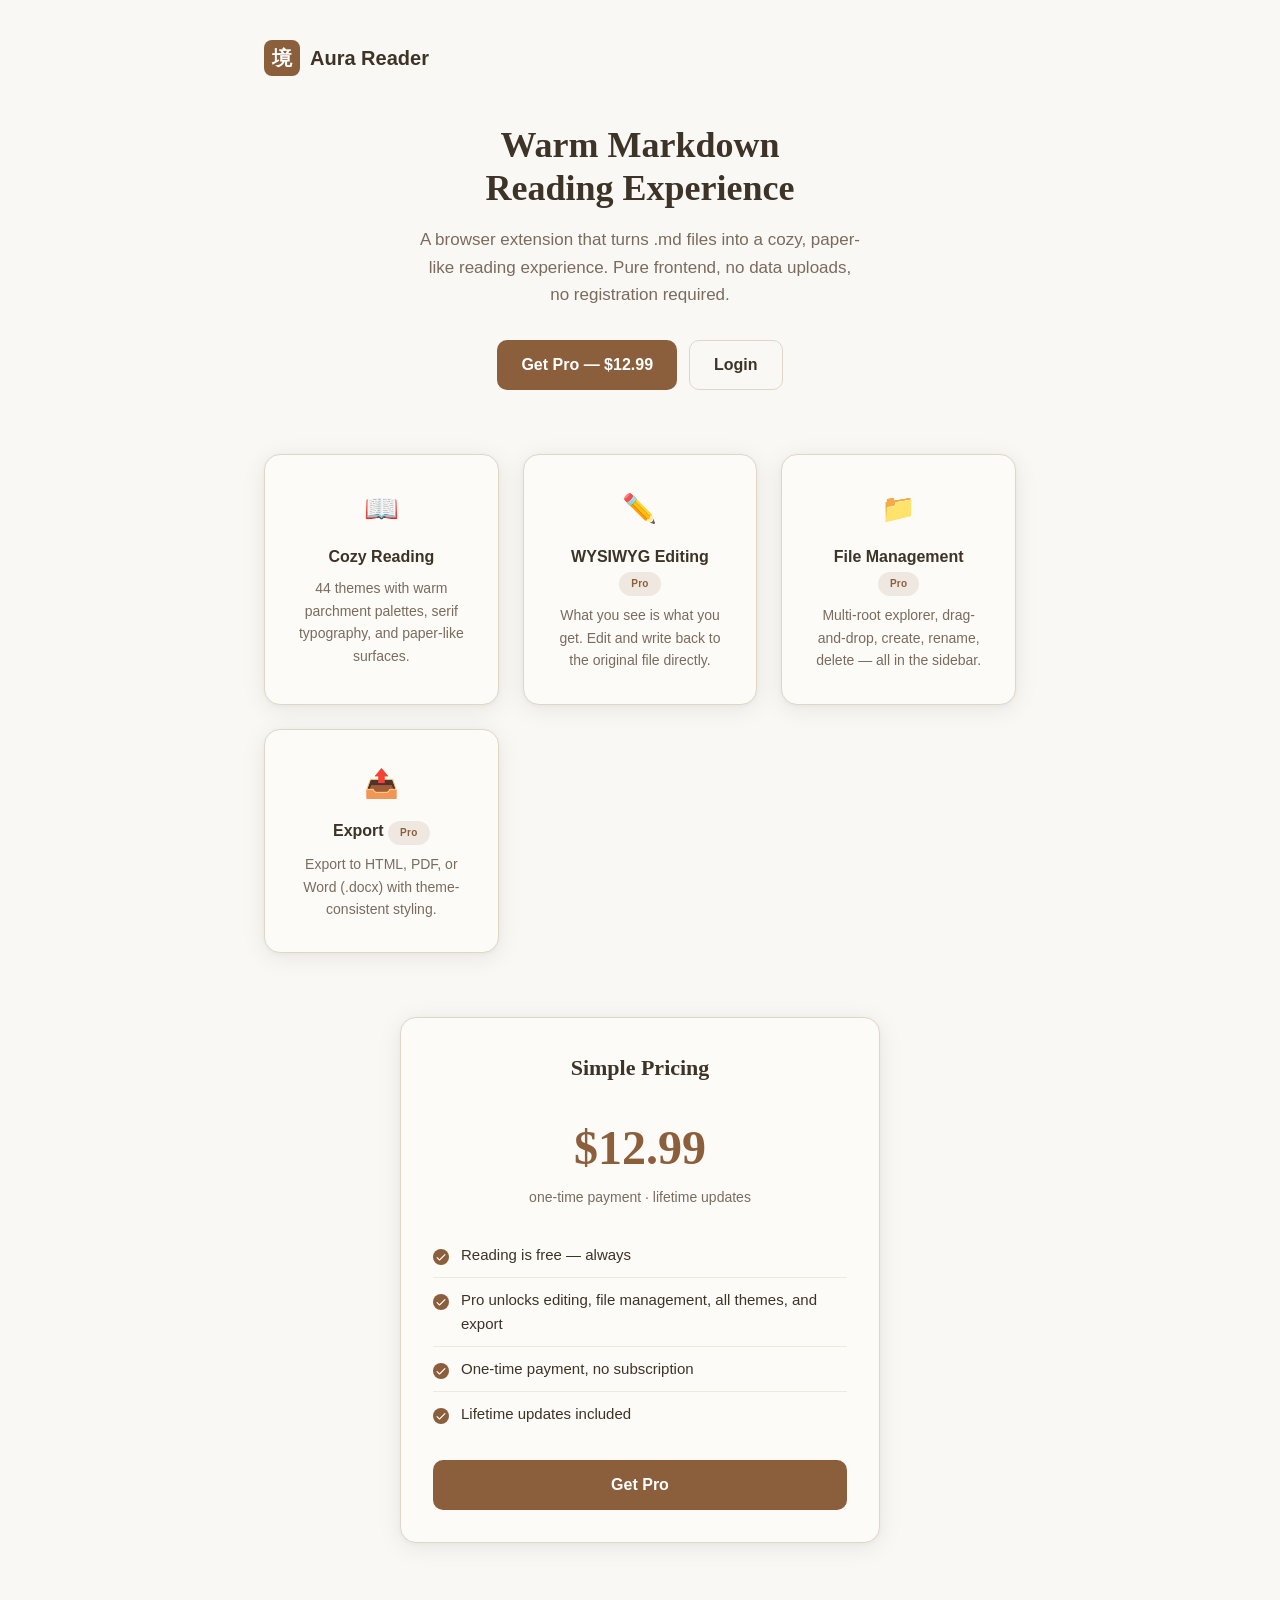
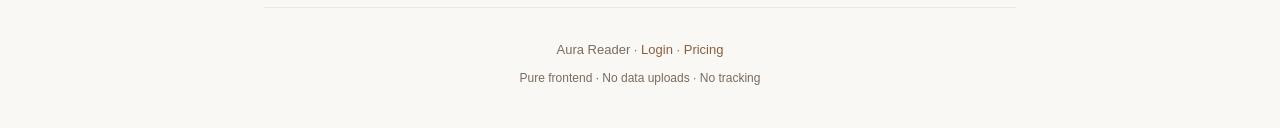
==== index.html @ 0a2513a4 "Aura Reader Pages - login, pricing, home" ====
<!DOCTYPE html>
<html lang="zh-CN">
<head>
  <meta charset="UTF-8">
  <meta name="viewport" content="width=device-width, initial-scale=1.0">
  <title>Aura Reader · Warm Markdown Reading Experience</title>
  <link rel="stylesheet" href="assets/style.css">
</head>
<body>
  <div class="page-wide">
    <!-- Header -->
    <div class="logo" style="margin-bottom:48px;">
      <div class="logo-mark">境</div>
      <span class="logo-text">Aura Reader</span>
    </div>

    <!-- Hero -->
    <div style="text-align:center;max-width:600px;margin:0 auto 64px;">
      <h1 style="font-size:36px;font-weight:800;line-height:1.2;margin-bottom:16px;font-family:var(--font-serif);">
        Warm Markdown<br>Reading Experience
      </h1>
      <p style="font-size:17px;color:var(--muted);margin-bottom:32px;max-width:440px;margin-left:auto;margin-right:auto;">
        A browser extension that turns .md files into a cozy, paper-like reading experience. Pure frontend, no data uploads, no registration required.
      </p>
      <div style="display:flex;gap:12px;justify-content:center;flex-wrap:wrap;">
        <a href="pricing.html" class="btn btn-primary btn-lg">Get Pro — $12.99</a>
        <a href="login.html" class="btn btn-outline btn-lg">Login</a>
      </div>
    </div>

    <!-- Features -->
    <div style="display:grid;grid-template-columns:repeat(auto-fit,minmax(220px,1fr));gap:24px;margin-bottom:64px;">
      <div class="card" style="text-align:center;">
        <div style="font-size:28px;margin-bottom:12px;">📖</div>
        <h3 style="font-size:16px;font-weight:700;margin-bottom:8px;">Cozy Reading</h3>
        <p style="font-size:14px;color:var(--muted);">44 themes with warm parchment palettes, serif typography, and paper-like surfaces.</p>
      </div>
      <div class="card" style="text-align:center;">
        <div style="font-size:28px;margin-bottom:12px;">✏️</div>
        <h3 style="font-size:16px;font-weight:700;margin-bottom:8px;">WYSIWYG Editing <span class="badge badge-pro" style="font-size:10px;">Pro</span></h3>
        <p style="font-size:14px;color:var(--muted);">What you see is what you get. Edit and write back to the original file directly.</p>
      </div>
      <div class="card" style="text-align:center;">
        <div style="font-size:28px;margin-bottom:12px;">📁</div>
        <h3 style="font-size:16px;font-weight:700;margin-bottom:8px;">File Management <span class="badge badge-pro" style="font-size:10px;">Pro</span></h3>
        <p style="font-size:14px;color:var(--muted);">Multi-root explorer, drag-and-drop, create, rename, delete — all in the sidebar.</p>
      </div>
      <div class="card" style="text-align:center;">
        <div style="font-size:28px;margin-bottom:12px;">📤</div>
        <h3 style="font-size:16px;font-weight:700;margin-bottom:8px;">Export <span class="badge badge-pro" style="font-size:10px;">Pro</span></h3>
        <p style="font-size:14px;color:var(--muted);">Export to HTML, PDF, or Word (.docx) with theme-consistent styling.</p>
      </div>
    </div>

    <!-- Pricing summary -->
    <div class="card" style="max-width:480px;margin:0 auto 64px;text-align:center;">
      <h2 style="font-size:22px;font-weight:700;margin-bottom:8px;font-family:var(--font-serif);">Simple Pricing</h2>
      <div class="price-tag">
        <span class="price-amount">$12.99</span>
        <div class="price-period">one-time payment · lifetime updates</div>
      </div>
      <ul class="feature-list" style="text-align:left;">
        <li>Reading is free — always</li>
        <li>Pro unlocks editing, file management, all themes, and export</li>
        <li>One-time payment, no subscription</li>
        <li>Lifetime updates included</li>
      </ul>
      <a href="pricing.html" class="btn btn-primary btn-block btn-lg">Get Pro</a>
    </div>

    <!-- Footer -->
    <div class="page-footer" style="border-top:1px solid var(--border-subtle);padding-top:32px;">
      <p>Aura Reader · <a href="login.html">Login</a> · <a href="pricing.html">Pricing</a></p>
      <p style="margin-top:8px;font-size:12px;">Pure frontend · No data uploads · No tracking</p>
    </div>
  </div>
</body>
</html>
---- assets/style.css ----
/* Aura Reader Pages — Shared Styles
   Warm parchment palette matching the extension's design language */

:root {
  --bg: #faf8f5;
  --surface: #fdfbf8;
  --fg: #3d3327;
  --muted: #7a6b5d;
  --border: #e0d6c8;
  --border-subtle: #efe8df;
  --primary: #8b5e3c;
  --primary-strong: #7a4f2f;
  --primary-soft: rgba(139,94,60,0.12);
  --primary-on: #fff;
  --success: #1a7f37;
  --error: #d1242f;
  --radius: 10px;
  --radius-lg: 16px;
  --shadow: 0 4px 24px rgba(28,24,20,0.08), 0 1px 4px rgba(28,24,20,0.04);
  --shadow-lg: 0 16px 64px rgba(28,24,20,0.12), 0 4px 16px rgba(28,24,20,0.06);
  --font-sans: -apple-system, BlinkMacSystemFont, "Segoe UI", "PingFang SC", "Microsoft YaHei", sans-serif;
  --font-serif: Georgia, "Times New Roman", "Songti SC", serif;
}

* { box-sizing: border-box; margin: 0; padding: 0; }

html, body {
  font-family: var(--font-sans);
  color: var(--fg);
  background: var(--bg);
  line-height: 1.6;
  -webkit-font-smoothing: antialiased;
}

a { color: var(--primary); text-decoration: none; }
a:hover { text-decoration: underline; }

/* === Layout === */
.page {
  max-width: 480px;
  margin: 0 auto;
  padding: 40px 24px;
  min-height: 100vh;
  display: flex;
  flex-direction: column;
}

.page-wide {
  max-width: 800px;
  margin: 0 auto;
  padding: 40px 24px;
  min-height: 100vh;
}

/* === Logo / Header === */
.logo {
  display: flex;
  align-items: center;
  gap: 10px;
  margin-bottom: 40px;
}
.logo-mark {
  width: 36px; height: 36px;
  background: var(--primary);
  border-radius: 8px;
  display: flex;
  align-items: center;
  justify-content: center;
  color: var(--primary-on);
  font-family: var(--font-serif);
  font-size: 20px;
  font-weight: 700;
}
.logo-text {
  font-size: 20px;
  font-weight: 700;
  color: var(--fg);
}

/* === Forms === */
.form-group {
  margin-bottom: 20px;
}
.form-label {
  display: block;
  font-size: 13px;
  font-weight: 600;
  color: var(--fg);
  margin-bottom: 6px;
}
.form-input {
  width: 100%;
  height: 44px;
  padding: 0 14px;
  border: 1px solid var(--border);
  border-radius: var(--radius);
  font-size: 15px;
  font-family: var(--font-sans);
  color: var(--fg);
  background: var(--surface);
  outline: none;
  transition: border-color 150ms ease, box-shadow 150ms ease;
}
.form-input:focus {
  border-color: var(--primary);
  box-shadow: 0 0 0 3px var(--primary-soft);
}
.form-input::placeholder { color: var(--muted); opacity: 0.6; }

/* === Buttons === */
.btn {
  display: inline-flex;
  align-items: center;
  justify-content: center;
  height: 44px;
  padding: 0 24px;
  border: none;
  border-radius: var(--radius);
  font-size: 15px;
  font-weight: 600;
  font-family: var(--font-sans);
  cursor: pointer;
  transition: background 150ms ease, transform 100ms ease;
  text-decoration: none;
}
.btn:hover { text-decoration: none; }
.btn:active { transform: scale(0.98); }
.btn-primary {
  background: var(--primary);
  color: var(--primary-on);
}
.btn-primary:hover { background: var(--primary-strong); }
.btn-outline {
  background: transparent;
  border: 1px solid var(--border);
  color: var(--fg);
}
.btn-outline:hover { background: var(--border-subtle); }
.btn-block { width: 100%; }
.btn-lg { height: 50px; font-size: 16px; }

/* === Card === */
.card {
  background: var(--surface);
  border: 1px solid var(--border);
  border-radius: var(--radius-lg);
  box-shadow: var(--shadow);
  padding: 32px;
}

/* === Alert === */
.alert {
  padding: 12px 16px;
  border-radius: var(--radius);
  font-size: 14px;
  margin-bottom: 20px;
}
.alert-error {
  background: rgba(209,36,47,0.08);
  color: var(--error);
  border: 1px solid rgba(209,36,47,0.2);
}
.alert-success {
  background: rgba(26,127,55,0.08);
  color: var(--success);
  border: 1px solid rgba(26,127,55,0.2);
}
.alert-info {
  background: var(--primary-soft);
  color: var(--primary);
}

/* === Tabs === */
.auth-tabs {
  display: flex;
  gap: 4px;
  background: var(--border-subtle);
  border-radius: var(--radius);
  padding: 4px;
  margin-bottom: 28px;
}
.auth-tab {
  flex: 1;
  height: 38px;
  border: none;
  background: transparent;
  border-radius: 8px;
  font-size: 14px;
  font-weight: 600;
  font-family: var(--font-sans);
  color: var(--muted);
  cursor: pointer;
  transition: background 150ms ease, color 150ms ease;
}
.auth-tab.active {
  background: var(--surface);
  color: var(--fg);
  box-shadow: 0 1px 3px rgba(0,0,0,0.06);
}

/* === Pricing === */
.price-tag {
  text-align: center;
  margin: 24px 0;
}
.price-amount {
  font-size: 48px;
  font-weight: 800;
  color: var(--primary);
  font-family: var(--font-serif);
}
.price-period {
  font-size: 14px;
  color: var(--muted);
}

.feature-list {
  list-style: none;
  margin: 24px 0;
}
.feature-list li {
  padding: 10px 0 10px 28px;
  position: relative;
  font-size: 15px;
  color: var(--fg);
  border-bottom: 1px solid var(--border-subtle);
}
.feature-list li:last-child { border-bottom: none; }
.feature-list li::before {
  content: '';
  position: absolute;
  left: 0;
  top: 16px;
  width: 16px;
  height: 16px;
  background: var(--primary);
  border-radius: 50%;
  background-image: url("data:image/svg+xml,%3Csvg xmlns='http://www.w3.org/2000/svg' width='12' height='12' viewBox='0 0 16 16'%3E%3Cpath d='M13.78 4.22a.75.75 0 0 1 0 1.06l-7.25 7.25a.75.75 0 0 1-1.06 0L2.22 9.28a.75.75 0 1 1 1.06-1.06l2.69 2.69 6.72-6.69a.75.75 0 0 1 1.06 0Z' fill='white'/%3E%3C/svg%3E");
  background-repeat: no-repeat;
  background-position: center;
  background-size: 12px;
}

/* === Status badge === */
.badge {
  display: inline-flex;
  align-items: center;
  gap: 4px;
  padding: 4px 12px;
  border-radius: 20px;
  font-size: 12px;
  font-weight: 700;
  letter-spacing: 0.03em;
}
.badge-free { background: var(--border-subtle); color: var(--muted); }
.badge-pro { background: var(--primary-soft); color: var(--primary); }

/* === Footer === */
.page-footer {
  margin-top: auto;
  padding-top: 40px;
  text-align: center;
  font-size: 13px;
  color: var(--muted);
}

/* === Misc === */
.hidden { display: none !important; }
.text-center { text-align: center; }
.text-muted { color: var(--muted); }
.mt-8 { margin-top: 8px; }
.mt-16 { margin-top: 16px; }
.mt-24 { margin-top: 24px; }
.mt-32 { margin-top: 32px; }
.mb-8 { margin-bottom: 8px; }
.mb-16 { margin-bottom: 16px; }
.mb-24 { margin-bottom: 24px; }

/* === Spinner === */
.spinner {
  display: inline-block;
  width: 16px;
  height: 16px;
  border: 2px solid var(--border);
  border-top-color: var(--primary);
  border-radius: 50%;
  animation: spin 0.6s linear infinite;
}
@keyframes spin { to { transform: rotate(360deg); } }

/* === Responsive === */
@media (max-width: 520px) {
  .page { padding: 24px 16px; }
  .card { padding: 24px 20px; }
  .price-amount { font-size: 40px; }
}
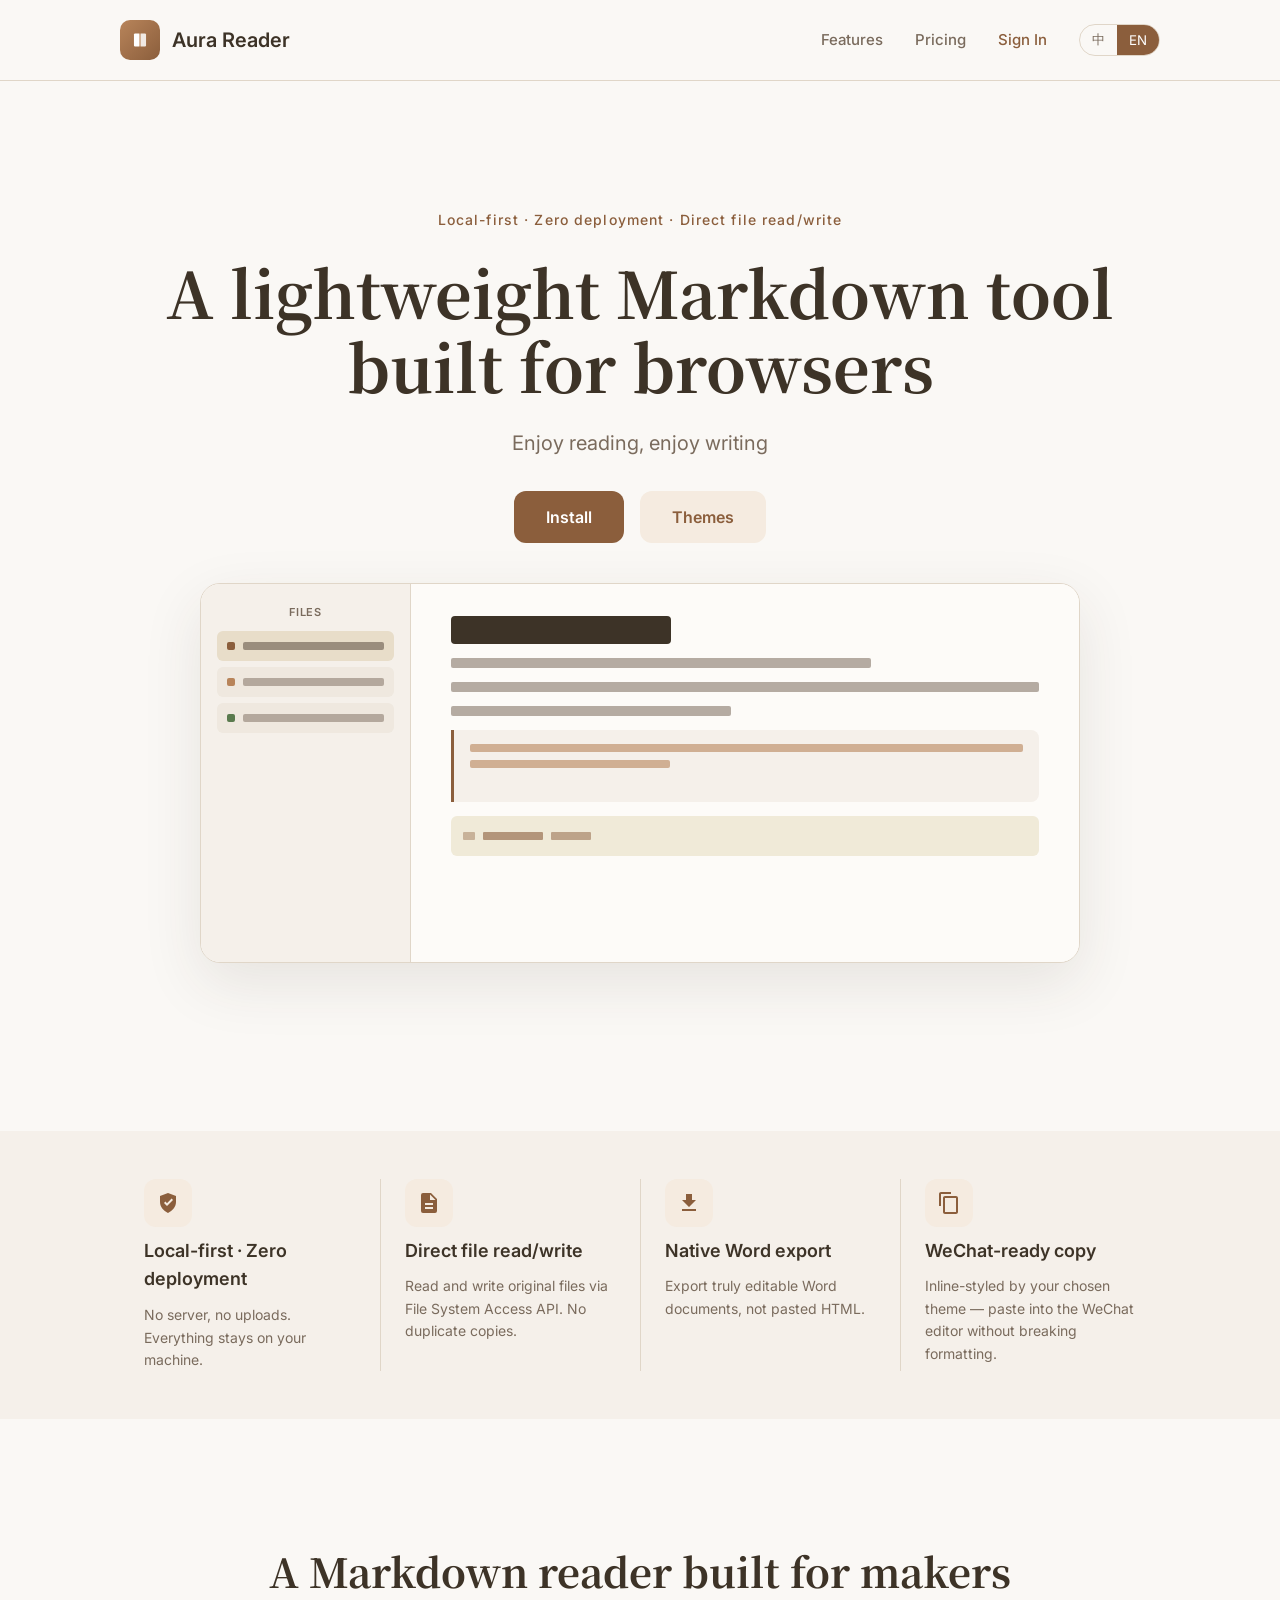
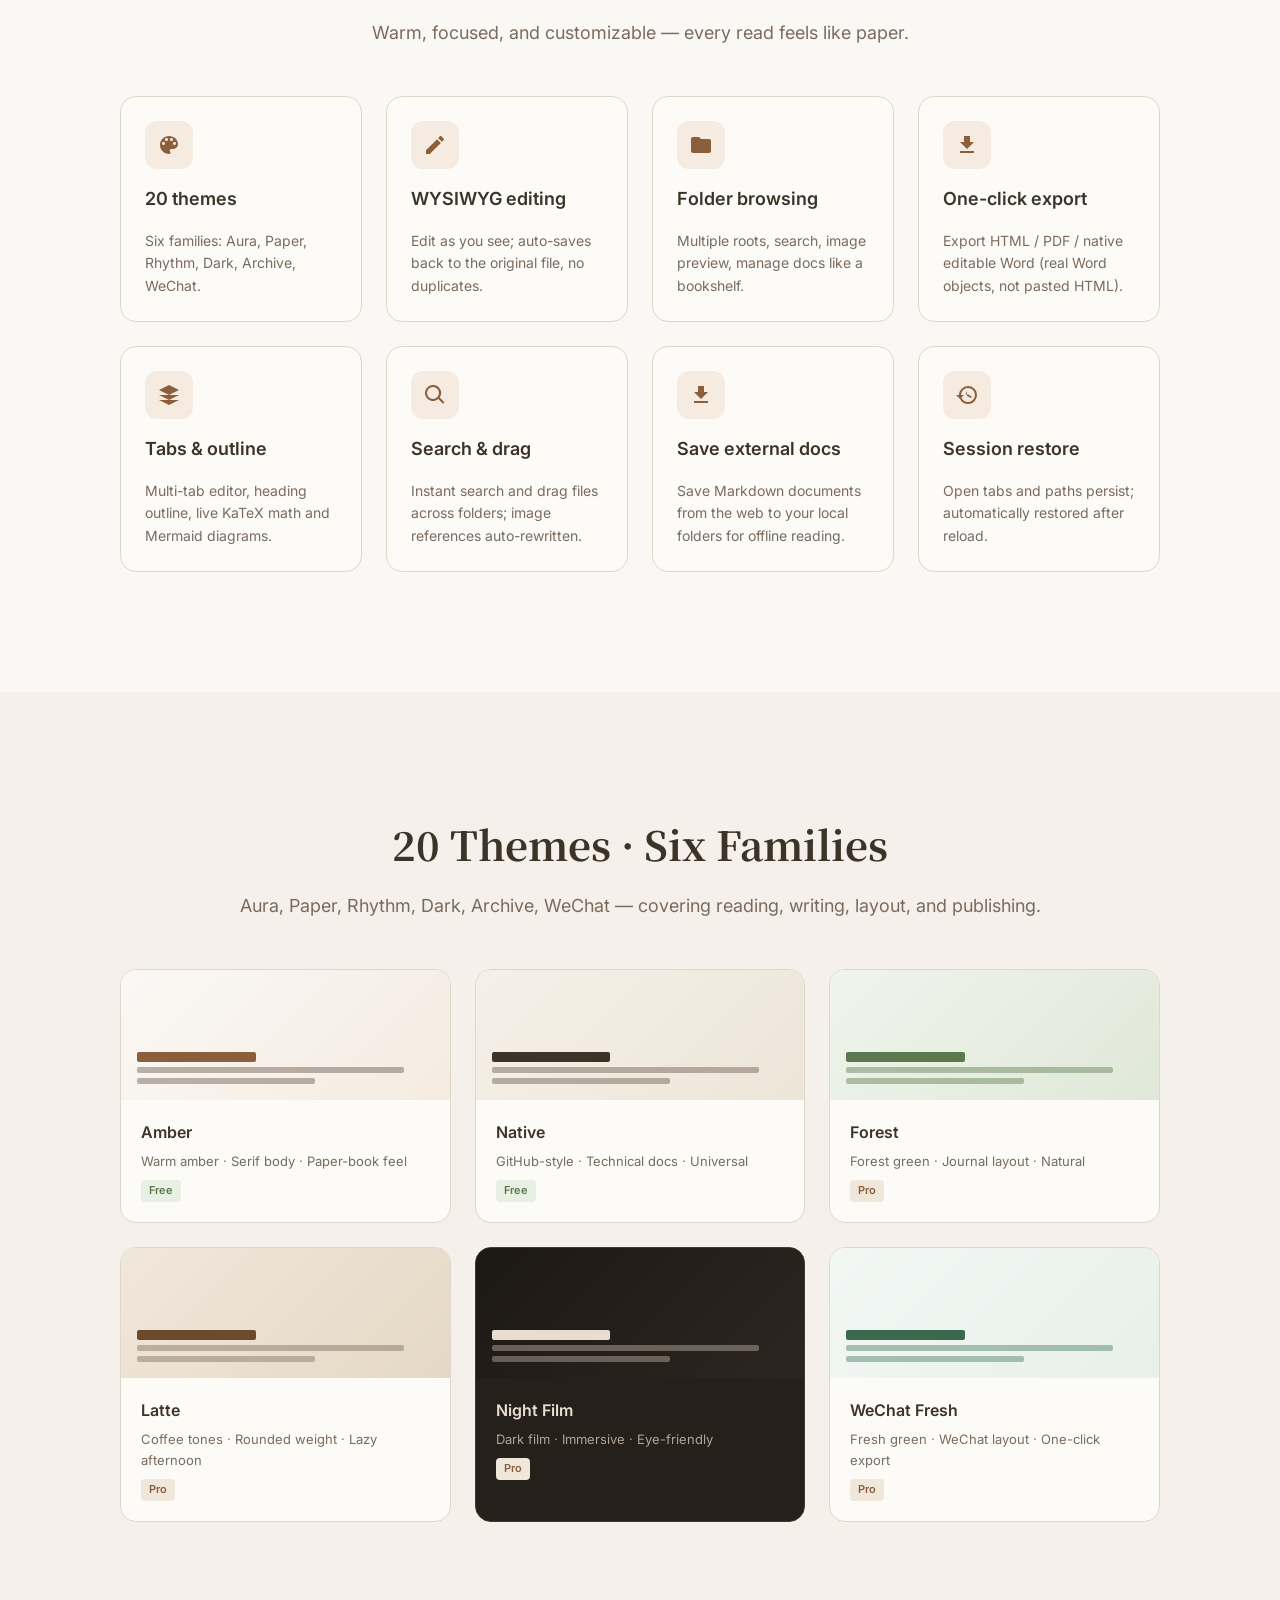
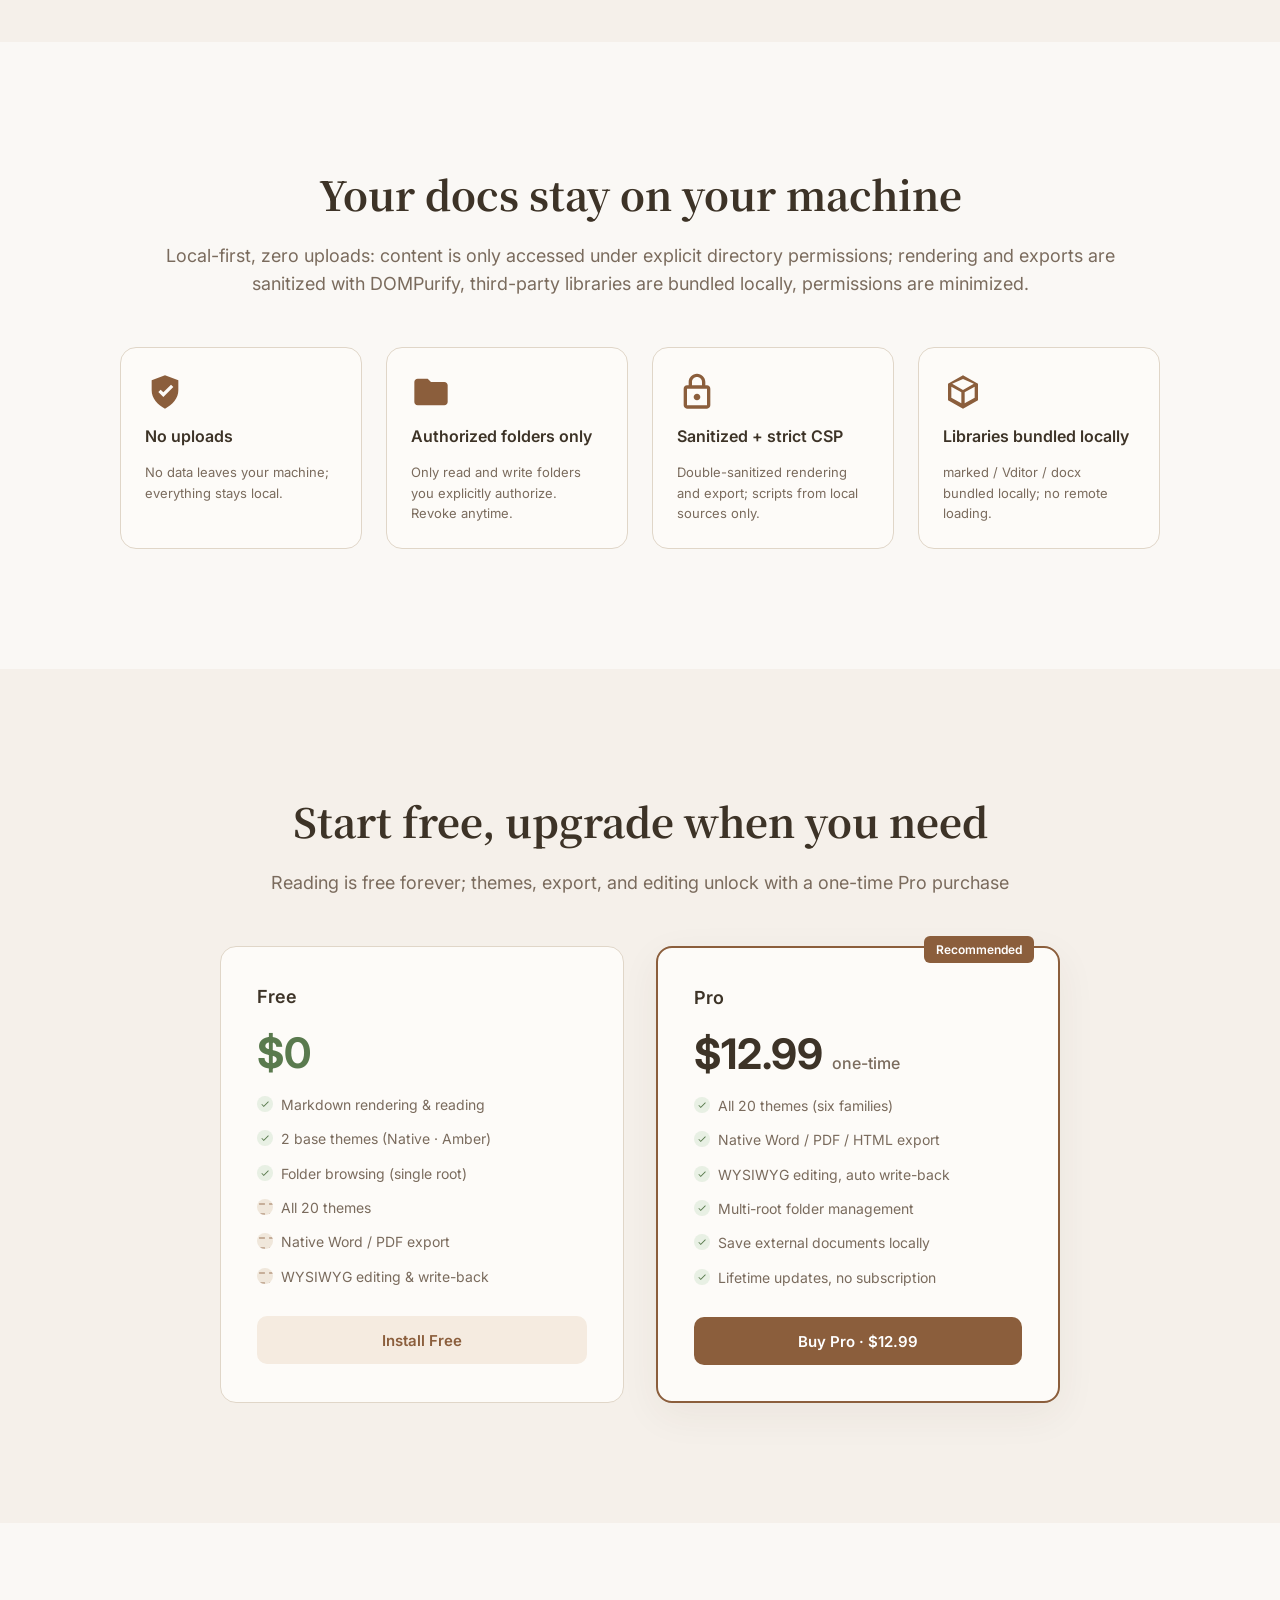
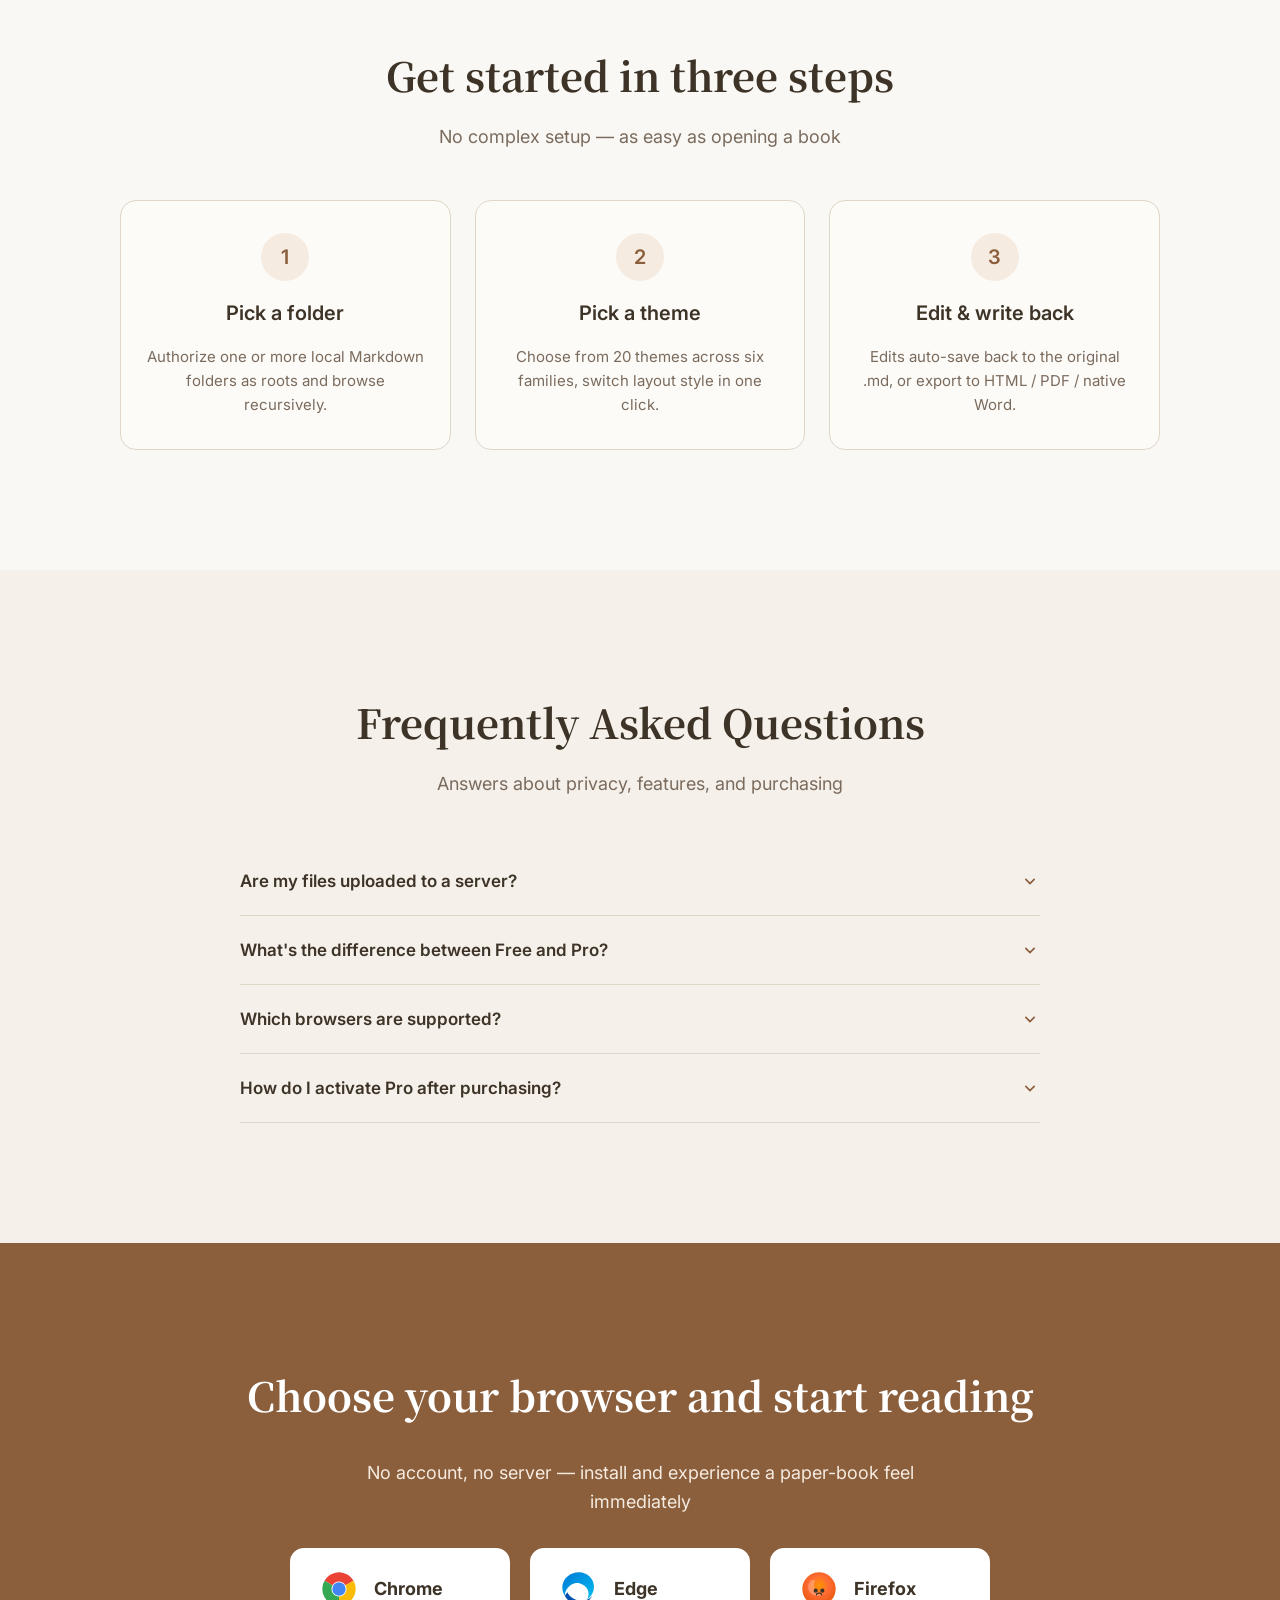
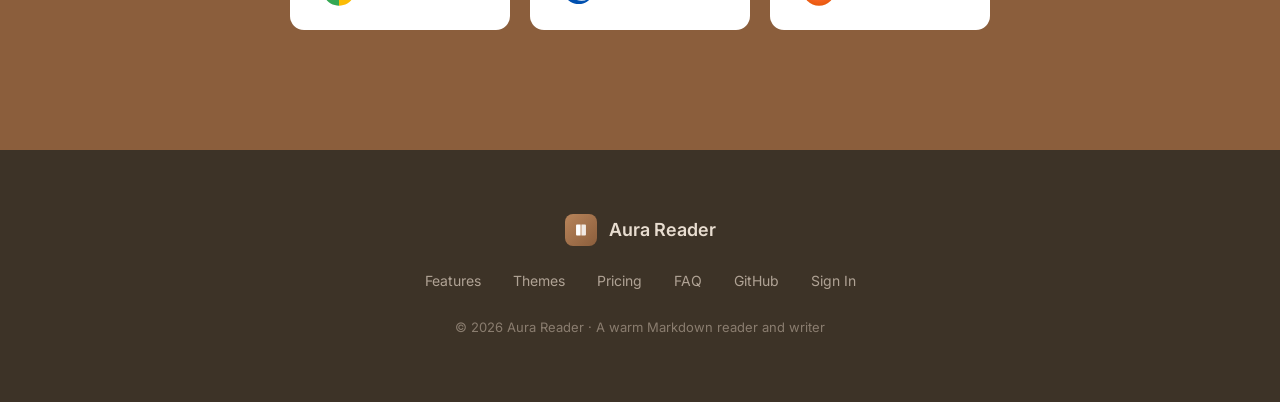
==== commit f6f9b8e1: "feat: new landing page with pricing, themes, FAQ, browser downloads" ====
--- a/index.html
+++ b/index.html
@@ -1,78 +1,705 @@
 <!DOCTYPE html>
-<html lang="zh-CN">
+<html lang="en">
 <head>
-  <meta charset="UTF-8">
-  <meta name="viewport" content="width=device-width, initial-scale=1.0">
-  <title>Aura Reader · Warm Markdown Reading Experience</title>
-  <link rel="stylesheet" href="assets/style.css">
+<meta charset="UTF-8">
+<meta name="viewport" content="width=device-width, initial-scale=1.0">
+<title>Aura Reader — 境相阅读 · A warm Markdown reader & writer</title>
+<meta name="description" content="Local-first Markdown reader & writer. 20 themes, native Word export, direct file read/write. No server, no uploads.">
+<link rel="preconnect" href="https://fonts.googleapis.com">
+<link rel="preconnect" href="https://fonts.gstatic.com" crossorigin>
+<link href="https://fonts.googleapis.com/css2?family=Inter:wght@400;500;600;700&family=Noto+Serif+SC:wght@600;700&display=swap" rel="stylesheet">
+<style>
+  :root{
+    --bg:#faf8f5; --bg-alt:#f5f0ea; --primary:#8b5e3c; --primary-light:#b8845a;
+    --primary-dim:#a07456; --text-dark:#3d3327; --text-muted:#7a6b5d; --card:#fdfbf8;
+    --border:#e0d6c8; --border-light:#ede5d8;
+    --night-bg:#252019; --night-deep:#1c1814; --night-text:#e8ddd0; --night-muted:#b0a395;
+    --accent-green:#5a7a4e; --accent-blue:#4a6a8a;
+    --radius:16px; --radius-sm:10px; --shadow:0 12px 40px rgba(60,50,35,.06);
+    --shadow-lg:0 20px 60px rgba(60,50,35,.10);
+    --serif:"Noto Serif SC",Georgia,serif; --sans:"Inter",-apple-system,"Segoe UI",Roboto,sans-serif;
+  }
+  *{margin:0;padding:0;box-sizing:border-box}
+  html{scroll-behavior:smooth}
+  body{font-family:var(--sans);background:var(--bg);color:var(--text-dark);line-height:1.6;-webkit-font-smoothing:antialiased}
+  .wrap{max-width:1440px;margin:0 auto;padding:0 120px}
+  a{text-decoration:none;color:inherit}
+  button{font-family:var(--sans)}
+
+  /* ---------- Nav ---------- */
+  nav{position:sticky;top:0;z-index:50;background:rgba(250,248,245,.92);backdrop-filter:blur(8px);border-bottom:1px solid var(--border)}
+  .nav-inner{display:flex;align-items:center;justify-content:space-between;height:80px}
+  .brand{display:flex;align-items:center;gap:12px}
+  .brand .logo{width:40px;height:40px;border-radius:10px;background:linear-gradient(135deg,#b8845a,#8b5e3c);display:flex;align-items:center;justify-content:center;flex-shrink:0}
+  .brand .name{font-weight:600;font-size:20px;color:var(--text-dark)}
+  .nav-links{display:flex;align-items:center;gap:32px}
+  .nav-links a{font-size:15px;font-weight:500;color:var(--text-muted);transition:color .2s}
+  .nav-links a:hover{color:var(--primary)}
+  .nav-login{color:var(--primary)!important;font-weight:600}
+  .lang-switch{display:flex;border:1px solid var(--border);border-radius:20px;overflow:hidden;font-size:13px;font-weight:600}
+  .lang-switch button{border:none;background:transparent;padding:6px 12px;cursor:pointer;color:var(--text-muted);font-family:var(--sans)}
+  .lang-switch button.active{background:var(--primary);color:#fff}
+  .btn-install{background:var(--primary);color:#fff;border:none;border-radius:8px;height:40px;padding:0 20px;font-size:14px;font-weight:600;cursor:pointer;font-family:var(--sans);transition:opacity .2s}
+  .btn-install:hover{opacity:.9}
+
+  /* ---------- Hero ---------- */
+  .hero{padding:120px 0;text-align:center;display:flex;flex-direction:column;align-items:center;gap:24px}
+  .eyebrow{font-size:14px;font-weight:500;letter-spacing:.08em;color:var(--primary);margin-top:8px}
+  .hero h1{font-family:var(--serif);font-weight:700;font-size:64px;line-height:1.15;color:var(--text-dark);max-width:960px}
+  .hero .sub{font-size:20px;color:var(--text-muted);max-width:760px;white-space:pre-line}
+  .cta-row{display:flex;gap:16px;margin-top:8px}
+  .btn-primary{background:var(--primary);color:#fff;border:none;border-radius:12px;height:52px;padding:0 32px;font-size:16px;font-weight:600;cursor:pointer;font-family:var(--sans);transition:opacity .2s}
+  .btn-primary:hover{opacity:.9}
+  .btn-ghost{background:#f5ebe0;color:var(--primary);border:none;border-radius:12px;height:52px;padding:0 32px;font-size:16px;font-weight:600;cursor:pointer;font-family:var(--sans);transition:background .2s}
+  .btn-ghost:hover{background:#efe2d3}
+  .reader-mock{width:880px;max-width:100%;height:380px;background:#fff;border:1px solid var(--border);border-radius:20px;display:flex;overflow:hidden;box-shadow:var(--shadow-lg);margin-top:16px;margin-bottom:48px}
+  .reader-mock .sidebar{width:210px;background:#f5f0ea;padding:20px 16px;display:flex;flex-direction:column;gap:6px;border-right:1px solid var(--border)}
+  .reader-mock .sidebar .sb-title{font-size:11px;font-weight:600;color:var(--text-muted);text-transform:uppercase;letter-spacing:.06em;margin-bottom:4px}
+  .reader-mock .file{height:30px;border-radius:6px;display:flex;align-items:center;padding:0 10px;gap:8px}
+  .reader-mock .file .dot{width:8px;height:8px;border-radius:2px;flex-shrink:0}
+  .reader-mock .file.a{background:#e8ddc9}
+  .reader-mock .file.a .dot{background:var(--primary)}
+  .reader-mock .file.b,.reader-mock .file.c{background:#efe8df}
+  .reader-mock .file.b .dot{background:var(--primary-light)}
+  .reader-mock .file.c .dot{background:var(--accent-green)}
+  .reader-mock .file span.lbl{height:8px;background:var(--text-muted);border-radius:2px;flex:1;opacity:.5}
+  .reader-mock .file.a span.lbl{opacity:.7}
+  .reader-mock .content{flex:1;background:#fdfbf8;padding:32px 40px;display:flex;flex-direction:column;gap:14px}
+  .reader-mock .h1{width:220px;height:28px;background:var(--text-dark);border-radius:4px}
+  .reader-mock .p{height:10px;background:var(--text-muted);border-radius:2px;opacity:.55}
+  .reader-mock .p.short{width:280px}
+  .reader-mock .p.mid{width:420px}
+  .reader-mock .quote{height:72px;background:#f5f0ea;border-left:3px solid var(--primary);border-radius:0 8px 8px 0;padding:14px 16px;display:flex;flex-direction:column;gap:8px}
+  .reader-mock .quote span{height:8px;background:var(--primary-light);border-radius:2px;width:100%;opacity:.6}
+  .reader-mock .quote span.s{width:200px}
+  .reader-mock .code{height:40px;background:#f0ead8;border-radius:6px;display:flex;align-items:center;gap:8px;padding:0 12px}
+  .reader-mock .code .ln{width:12px;height:8px;background:var(--primary);border-radius:1px;opacity:.4}
+  .reader-mock .code .ln:nth-child(2){width:60px;opacity:.6}
+  .reader-mock .code .ln:nth-child(3){width:40px;opacity:.5}
+
+  /* ---------- Diff banner ---------- */
+  .diff{background:var(--bg-alt);padding:48px 0}
+  .diff-grid{display:grid;grid-template-columns:repeat(4,1fr)}
+  .diff-item{padding:0 24px;display:flex;flex-direction:column;gap:10px}
+  .diff-item + .diff-item{border-left:1px solid var(--border)}
+  .diff-ico{width:48px;height:48px;border-radius:12px;background:#f5ebe0;display:flex;align-items:center;justify-content:center}
+  .diff-item h3{font-size:18px;font-weight:600;color:var(--text-dark)}
+  .diff-item p{font-size:14px;color:var(--text-muted)}
+
+  /* ---------- Section shells ---------- */
+  section.block{padding:120px 0}
+  .block.alt{background:var(--bg-alt)}
+  .sec-head{text-align:center;max-width:960px;margin:0 auto 48px;display:flex;flex-direction:column;gap:16px}
+  .sec-head h2{font-family:var(--serif);font-weight:700;font-size:40px;color:var(--text-dark)}
+  .sec-head p{font-size:18px;color:var(--text-muted)}
+
+  /* ---------- Feature cards ---------- */
+  .card-grid{display:grid;grid-template-columns:repeat(4,1fr);gap:24px}
+  .card{background:var(--card);border:1px solid var(--border);border-radius:var(--radius);padding:24px;display:flex;flex-direction:column;gap:16px;transition:border-color .2s,box-shadow .2s}
+  .card:hover{border-color:var(--primary-light);box-shadow:var(--shadow)}
+  .card .ico{width:48px;height:48px;border-radius:12px;background:#f5ebe0;display:flex;align-items:center;justify-content:center}
+  .card h3{font-size:18px;font-weight:600;color:var(--text-dark)}
+  .card p{font-size:14px;color:var(--text-muted)}
+
+  /* ---------- Theme cards ---------- */
+  .theme-grid{display:grid;grid-template-columns:repeat(3,1fr);gap:24px}
+  .theme-card{background:var(--card);border:1px solid var(--border);border-radius:var(--radius);overflow:hidden;display:flex;flex-direction:column;transition:border-color .2s,box-shadow .2s}
+  .theme-card:hover{border-color:var(--primary-light);box-shadow:var(--shadow)}
+  .theme-card .swatch{height:130px;display:flex;align-items:flex-end;padding:16px}
+  .theme-card .swatch .sample{width:100%;display:flex;flex-direction:column;gap:5px}
+  .theme-card .swatch .sample .bar{height:6px;border-radius:2px}
+  .theme-card .swatch .sample .bar.title{height:10px;width:40%}
+  .theme-card .swatch .sample .bar.body{width:90%}
+  .theme-card .swatch .sample .bar.body.short{width:60%}
+  .theme-card.dark{background:var(--night-bg);border-color:#43392c}
+  .theme-card .meta{padding:20px}
+  .theme-card h3{font-size:16px;font-weight:600;color:var(--text-dark);margin-bottom:6px}
+  .theme-card.dark h3{color:var(--night-text)}
+  .theme-card .meta p{font-size:13px;color:var(--text-muted)}
+  .theme-card.dark .meta p{color:var(--night-muted)}
+  .theme-badge{display:inline-block;font-size:11px;font-weight:600;padding:2px 8px;border-radius:4px;margin-top:8px}
+  .theme-badge.free{background:#e8f0e4;color:var(--accent-green)}
+  .theme-badge.pro{background:#f0e7db;color:var(--primary)}
+
+  /* ---------- Privacy ---------- */
+  .trust-grid{display:grid;grid-template-columns:repeat(4,1fr);gap:24px}
+  .trust{background:var(--card);border:1px solid var(--border);border-radius:var(--radius);padding:24px;display:flex;flex-direction:column;gap:12px}
+  .trust .ico{width:40px;height:40px}
+  .trust h3{font-size:16px;font-weight:600;color:var(--text-dark)}
+  .trust p{font-size:13px;color:var(--text-muted)}
+
+  /* ---------- Steps ---------- */
+  .steps-grid{display:grid;grid-template-columns:repeat(3,1fr);gap:24px}
+  .step{background:var(--card);border:1px solid var(--border);border-radius:var(--radius);padding:32px 24px;display:flex;flex-direction:column;align-items:center;gap:16px;text-align:center}
+  .step .num{width:48px;height:48px;border-radius:24px;background:#f5ebe0;display:flex;align-items:center;justify-content:center;font-size:20px;font-weight:600;color:var(--primary)}
+  .step h3{font-size:20px;font-weight:600;color:var(--text-dark)}
+  .step p{font-size:15px;color:var(--text-muted)}
+
+  /* ---------- Pricing ---------- */
+  .price-grid{display:grid;grid-template-columns:1fr 1fr;gap:32px;max-width:840px;margin:0 auto}
+  .price-card{background:var(--card);border:1px solid var(--border);border-radius:var(--radius);padding:36px;display:flex;flex-direction:column;gap:20px;position:relative}
+  .price-card.pro{border-color:var(--primary);border-width:2px;box-shadow:var(--shadow)}
+  .price-tag{position:absolute;top:-12px;right:24px;background:var(--primary);color:#fff;font-size:12px;font-weight:600;padding:4px 12px;border-radius:6px}
+  .price-plan{font-size:18px;font-weight:600;color:var(--text-dark)}
+  .price-amount{font-size:42px;font-weight:700;color:var(--text-dark);line-height:1}
+  .price-amount .unit{font-size:16px;font-weight:500;color:var(--text-muted)}
+  .price-amount .free{color:var(--accent-green)}
+  .price-feat{list-style:none;display:flex;flex-direction:column;gap:12px}
+  .price-feat li{font-size:14px;color:var(--text-muted);display:flex;align-items:flex-start;gap:8px}
+  .price-feat li::before{content:"";width:16px;height:16px;border-radius:50%;background:#e8f0e4;flex-shrink:0;margin-top:2px;background-image:url("data:image/svg+xml,%3Csvg width='10' height='10' viewBox='0 0 24 24' fill='none' xmlns='http://www.w3.org/2000/svg'%3E%3Cpath d='M9 16.2L4.8 12l-1.4 1.4L9 19 21 7l-1.4-1.4z' fill='%235a7a4e'/%3E%3C/svg%3E");background-repeat:no-repeat;background-position:center}
+  .price-feat li.no::before{background:#f0e7db;background-image:url("data:image/svg+xml,%3Csvg width='10' height='10' viewBox='0 0 24 24' fill='none' xmlns='http://www.w3.org/2000/svg'%3E%3Cpath d='M19 13H5v-2h14v2z' fill='%238b5e3c'/%3E%3C/svg%3E")}
+  .price-btn{margin-top:8px;height:48px;border-radius:10px;border:none;font-size:15px;font-weight:600;cursor:pointer;font-family:var(--sans);transition:opacity .2s}
+  .price-btn.free-btn{background:#f5ebe0;color:var(--primary)}
+  .price-btn.pro-btn{background:var(--primary);color:#fff}
+  .price-btn:hover{opacity:.9}
+
+  /* ---------- FAQ ---------- */
+  .faq-list{max-width:800px;margin:0 auto;display:flex;flex-direction:column;gap:0}
+  .faq-item{border-bottom:1px solid var(--border)}
+  .faq-q{width:100%;text-align:left;background:none;border:none;padding:24px 0;font-size:17px;font-weight:600;color:var(--text-dark);cursor:pointer;display:flex;justify-content:space-between;align-items:center;font-family:var(--sans)}
+  .faq-q .arrow{width:20px;height:20px;transition:transform .2s;flex-shrink:0;color:var(--primary)}
+  .faq-q.open .arrow{transform:rotate(180deg)}
+  .faq-a{max-height:0;overflow:hidden;transition:max-height .3s ease}
+  .faq-a.open{max-height:240px}
+  .faq-a p{padding:0 0 24px;font-size:15px;color:var(--text-muted);line-height:1.7}
+
+  /* ---------- Download / Browser stores ---------- */
+  .download{background:var(--primary);padding:120px 0;text-align:center;display:flex;flex-direction:column;align-items:center;gap:32px}
+  .download h2{font-family:var(--serif);font-weight:700;font-size:40px;color:#fff;max-width:820px}
+  .download .dl-sub{font-size:18px;color:#f5ebe0;max-width:640px}
+  .browser-badges{display:flex;gap:20px;flex-wrap:wrap;justify-content:center}
+  .browser-badge{background:#fff;border-radius:14px;padding:20px 28px;display:flex;align-items:center;gap:14px;cursor:pointer;transition:transform .2s,box-shadow .2s;text-decoration:none;color:inherit;position:relative;min-width:220px}
+  .browser-badge:hover{transform:translateY(-3px);box-shadow:0 12px 32px rgba(0,0,0,.15)}
+  .browser-badge .b-logo{width:42px;height:42px;flex-shrink:0;display:flex;align-items:center;justify-content:center}
+  .browser-badge .b-text{text-align:left}
+  .browser-badge .b-label{font-size:11px;color:var(--text-muted);font-weight:500;letter-spacing:.02em}
+  .browser-badge .b-name{font-size:18px;font-weight:700;color:var(--text-dark)}
+  .browser-badge .b-soon{position:absolute;top:-8px;right:12px;background:var(--accent-green);color:#fff;font-size:10px;font-weight:600;padding:2px 8px;border-radius:4px;white-space:nowrap}
+  .dl-note{font-size:14px;color:#e8ddd0;max-width:480px}
+  .dl-note a{color:#fff;text-decoration:underline;text-underline-offset:3px}
+
+  /* ---------- Footer ---------- */
+  footer{background:var(--text-dark);padding:64px 0;display:flex;flex-direction:column;align-items:center;gap:24px}
+  .foot-brand{display:flex;align-items:center;gap:12px}
+  .foot-brand .logo{width:32px;height:32px;border-radius:8px;background:linear-gradient(135deg,#b8845a,#8b5e3c);display:flex;align-items:center;justify-content:center}
+  .foot-brand .name{font-size:18px;font-weight:600;color:var(--night-text)}
+  .foot-links{display:flex;gap:32px;flex-wrap:wrap;justify-content:center}
+  .foot-links a{font-size:14px;color:var(--night-muted);transition:color .2s}
+  .foot-links a:hover{color:#fff}
+  .foot-copy{font-size:13px;color:#8a7d6f;text-align:center}
+
+  /* ---------- Responsive ---------- */
+  @media (max-width:1100px){
+    .wrap{padding:0 48px}
+    .hero h1{font-size:48px}
+    .card-grid{grid-template-columns:repeat(2,1fr)}
+    .diff-grid,.trust-grid{grid-template-columns:repeat(2,1fr)}
+    .diff-item:nth-child(3){border-left:none}
+  }
+  @media (max-width:680px){
+    .wrap{padding:0 24px}
+    nav .nav-links a:not(.nav-login){display:none}
+    .hero{padding:72px 0}
+    .hero h1{font-size:36px}
+    .hero .sub{font-size:17px}
+    .reader-mock{height:260px}
+    .reader-mock .sidebar{width:140px}
+    section.block{padding:72px 0}
+    .sec-head h2,.download h2,.cta h2{font-size:28px}
+    .card-grid,.theme-grid,.steps-grid,.diff-grid,.trust-grid{grid-template-columns:1fr}
+    .diff-item + .diff-item{border-left:none;border-top:1px solid var(--border);padding-top:24px}
+    .browser-badges{flex-direction:column;align-items:stretch}
+    .browser-badge{min-width:auto}
+    .price-grid{gap:16px}
+    .price-card{padding:24px 18px}
+    .price-amount{font-size:32px}
+    .price-feat li{font-size:13px}
+  }
+</style>
 </head>
 <body>
-  <div class="page-wide">
-    <!-- Header -->
-    <div class="logo" style="margin-bottom:48px;">
-      <div class="logo-mark">境</div>
-      <span class="logo-text">Aura Reader</span>
-    </div>
-
-    <!-- Hero -->
-    <div style="text-align:center;max-width:600px;margin:0 auto 64px;">
-      <h1 style="font-size:36px;font-weight:800;line-height:1.2;margin-bottom:16px;font-family:var(--font-serif);">
-        Warm Markdown<br>Reading Experience
-      </h1>
-      <p style="font-size:17px;color:var(--muted);margin-bottom:32px;max-width:440px;margin-left:auto;margin-right:auto;">
-        A browser extension that turns .md files into a cozy, paper-like reading experience. Pure frontend, no data uploads, no registration required.
-      </p>
-      <div style="display:flex;gap:12px;justify-content:center;flex-wrap:wrap;">
-        <a href="pricing.html" class="btn btn-primary btn-lg">Get Pro — $12.99</a>
-        <a href="login.html" class="btn btn-outline btn-lg">Login</a>
-      </div>
-    </div>
-
-    <!-- Features -->
-    <div style="display:grid;grid-template-columns:repeat(auto-fit,minmax(220px,1fr));gap:24px;margin-bottom:64px;">
-      <div class="card" style="text-align:center;">
-        <div style="font-size:28px;margin-bottom:12px;">📖</div>
-        <h3 style="font-size:16px;font-weight:700;margin-bottom:8px;">Cozy Reading</h3>
-        <p style="font-size:14px;color:var(--muted);">44 themes with warm parchment palettes, serif typography, and paper-like surfaces.</p>
-      </div>
-      <div class="card" style="text-align:center;">
-        <div style="font-size:28px;margin-bottom:12px;">✏️</div>
-        <h3 style="font-size:16px;font-weight:700;margin-bottom:8px;">WYSIWYG Editing <span class="badge badge-pro" style="font-size:10px;">Pro</span></h3>
-        <p style="font-size:14px;color:var(--muted);">What you see is what you get. Edit and write back to the original file directly.</p>
-      </div>
-      <div class="card" style="text-align:center;">
-        <div style="font-size:28px;margin-bottom:12px;">📁</div>
-        <h3 style="font-size:16px;font-weight:700;margin-bottom:8px;">File Management <span class="badge badge-pro" style="font-size:10px;">Pro</span></h3>
-        <p style="font-size:14px;color:var(--muted);">Multi-root explorer, drag-and-drop, create, rename, delete — all in the sidebar.</p>
-      </div>
-      <div class="card" style="text-align:center;">
-        <div style="font-size:28px;margin-bottom:12px;">📤</div>
-        <h3 style="font-size:16px;font-weight:700;margin-bottom:8px;">Export <span class="badge badge-pro" style="font-size:10px;">Pro</span></h3>
-        <p style="font-size:14px;color:var(--muted);">Export to HTML, PDF, or Word (.docx) with theme-consistent styling.</p>
-      </div>
-    </div>
-
-    <!-- Pricing summary -->
-    <div class="card" style="max-width:480px;margin:0 auto 64px;text-align:center;">
-      <h2 style="font-size:22px;font-weight:700;margin-bottom:8px;font-family:var(--font-serif);">Simple Pricing</h2>
-      <div class="price-tag">
-        <span class="price-amount">$12.99</span>
-        <div class="price-period">one-time payment · lifetime updates</div>
-      </div>
-      <ul class="feature-list" style="text-align:left;">
-        <li>Reading is free — always</li>
-        <li>Pro unlocks editing, file management, all themes, and export</li>
-        <li>One-time payment, no subscription</li>
-        <li>Lifetime updates included</li>
-      </ul>
-      <a href="pricing.html" class="btn btn-primary btn-block btn-lg">Get Pro</a>
-    </div>
-
-    <!-- Footer -->
-    <div class="page-footer" style="border-top:1px solid var(--border-subtle);padding-top:32px;">
-      <p>Aura Reader · <a href="login.html">Login</a> · <a href="pricing.html">Pricing</a></p>
-      <p style="margin-top:8px;font-size:12px;">Pure frontend · No data uploads · No tracking</p>
-    </div>
-  </div>
+
+<!-- NAV -->
+<nav>
+  <div class="wrap nav-inner">
+    <a class="brand" href="#">
+      <span class="logo" aria-hidden="true">
+        <svg width="22" height="22" viewBox="0 0 40 40" fill="none"><rect x="9" y="8" width="11" height="24" rx="2" fill="#fff"/><rect x="20" y="8" width="11" height="24" rx="2" fill="#fff" opacity=".85"/><rect x="19" y="8" width="2" height="24" fill="#b8845a"/></svg>
+      </span>
+      <span class="name" data-i18n="brand"></span>
+    </a>
+    <div class="nav-links">
+      <a href="#features" data-i18n="nav.features"></a>
+      <a href="#pricing" data-i18n="nav.pricing"></a>
+      <a href="https://aura-reader.github.io/login.html" target="_blank" class="nav-login" data-i18n="nav.login"></a>
+      <span class="lang-switch">
+        <button id="lang-zh" onclick="setLang('zh')">中</button>
+        <button id="lang-en" class="active" onclick="setLang('en')">EN</button>
+      </span>
+    </div>
+  </div>
+</nav>
+
+<!-- HERO -->
+<header class="hero wrap">
+  <span class="eyebrow" data-i18n="hero.eyebrow"></span>
+  <h1 data-i18n="hero.title"></h1>
+  <p class="sub" data-i18n="hero.sub"></p>
+  <div class="cta-row">
+    <button class="btn-primary" data-i18n="hero.cta1" onclick="document.getElementById('download').scrollIntoView()"></button>
+    <button class="btn-ghost" data-i18n="hero.cta2" onclick="document.getElementById('themes').scrollIntoView()"></button>
+  </div>
+  <div class="reader-mock" aria-hidden="true">
+    <div class="sidebar">
+      <span class="sb-title">files</span>
+      <span class="file a"><span class="dot"></span><span class="lbl"></span></span>
+      <span class="file b"><span class="dot"></span><span class="lbl"></span></span>
+      <span class="file c"><span class="dot"></span><span class="lbl"></span></span>
+    </div>
+    <div class="content">
+      <span class="h1"></span>
+      <span class="p mid"></span>
+      <span class="p"></span>
+      <span class="p short"></span>
+      <span class="quote"><span></span><span class="s"></span></span>
+      <span class="code"><span class="ln"></span><span class="ln"></span><span class="ln"></span></span>
+    </div>
+  </div>
+</header>
+
+<!-- DIFF BANNER -->
+<section class="diff">
+  <div class="wrap diff-grid">
+    <div class="diff-item">
+      <span class="diff-ico" aria-hidden="true"><svg width="24" height="24" viewBox="0 0 24 24"><path d="M12 2L4 5v6c0 5 3.5 8.5 8 11 4.5-2.5 8-6 8-11V5l-8-3zm-1 13l-3-3 1.4-1.4L11 12.2l4.6-4.6L17 9l-6 6z" fill="#8b5e3c"/></svg></span>
+      <h3 data-i18n="diff1.title"></h3><p data-i18n="diff1.desc"></p>
+    </div>
+    <div class="diff-item">
+      <span class="diff-ico" aria-hidden="true"><svg width="24" height="24" viewBox="0 0 24 24"><path d="M14 2H6a2 2 0 00-2 2v16a2 2 0 002 2h12a2 2 0 002-2V8l-6-6zm2 16H8v-2h8v2zm0-4H8v-2h8v2zm-3-5V3.5L18.5 9H13z" fill="#8b5e3c"/></svg></span>
+      <h3 data-i18n="diff2.title"></h3><p data-i18n="diff2.desc"></p>
+    </div>
+    <div class="diff-item">
+      <span class="diff-ico" aria-hidden="true"><svg width="24" height="24" viewBox="0 0 24 24"><path d="M19 9h-4V3H9v6H5l7 7 7-7zM5 18v2h14v-2H5z" fill="#8b5e3c"/></svg></span>
+      <h3 data-i18n="diff3.title"></h3><p data-i18n="diff3.desc"></p>
+    </div>
+    <div class="diff-item">
+      <span class="diff-ico" aria-hidden="true"><svg width="24" height="24" viewBox="0 0 24 24"><path d="M16 1H4c-1.1 0-2 .9-2 2v12h2V3h10V1zm3 4H8c-1.1 0-2 .9-2 2v14c0 1.1.9 2 2 2h11c1.1 0 2-.9 2-2V7c0-1.1-.9-2-2-2zm0 16H8V7h11v14z" fill="#8b5e3c"/></svg></span>
+      <h3 data-i18n="diff4.title"></h3><p data-i18n="diff4.desc"></p>
+    </div>
+  </div>
+</section>
+
+<!-- FEATURES -->
+<section class="block" id="features">
+  <div class="wrap">
+    <div class="sec-head">
+      <h2 data-i18n="feat.title"></h2>
+      <p data-i18n="feat.sub"></p>
+    </div>
+    <div class="card-grid">
+      <div class="card">
+        <span class="ico" aria-hidden="true"><svg width="24" height="24" viewBox="0 0 24 24"><path d="M12 3c-4.97 0-9 4.03-9 9s4.03 9 9 9c.83 0 1.5-.67 1.5-1.5 0-.39-.15-.74-.39-1.01-.23-.26-.38-.61-.38-.99 0-.83.67-1.5 1.5-1.5H16c2.76 0 5-2.24 5-5 0-4.42-4.03-8-9-8zm-5.5 9c-.83 0-1.5-.67-1.5-1.5S5.67 9 6.5 9 8 9.67 8 10.5 7.33 12 6.5 12zm3-4C8.67 8 8 7.33 8 6.5S8.67 5 9.5 5s1.5.67 1.5 1.5S10.33 8 9.5 8zm5 0c-.83 0-1.5-.67-1.5-1.5S13.67 5 14.5 5s1.5.67 1.5 1.5S15.33 8 14.5 8zm3 4c-.83 0-1.5-.67-1.5-1.5S16.67 9 17.5 9s1.5.67 1.5 1.5-.67 1.5-1.5 1.5z" fill="#8b5e3c"/></svg></span>
+        <h3 data-i18n="f1.title"></h3><p data-i18n="f1.desc"></p>
+      </div>
+      <div class="card">
+        <span class="ico" aria-hidden="true"><svg width="24" height="24" viewBox="0 0 24 24"><path d="M3 17.25V21h3.75L17.81 9.94l-3.75-3.75L3 17.25zM20.71 7.04c.39-.39.39-1.02 0-1.41l-2.34-2.34c-.39-.39-1.02-.39-1.41 0l-1.83 1.83 3.75 3.75 1.83-1.83z" fill="#8b5e3c"/></svg></span>
+        <h3 data-i18n="f2.title"></h3><p data-i18n="f2.desc"></p>
+      </div>
+      <div class="card">
+        <span class="ico" aria-hidden="true"><svg width="24" height="24" viewBox="0 0 24 24"><path d="M10 4H4c-1.1 0-1.99.9-1.99 2L2 18c0 1.1.9 2 2 2h16c1.1 0 2-.9 2-2V8c0-1.1-.9-2-2-2h-8l-2-2z" fill="#8b5e3c"/></svg></span>
+        <h3 data-i18n="f3.title"></h3><p data-i18n="f3.desc"></p>
+      </div>
+      <div class="card">
+        <span class="ico" aria-hidden="true"><svg width="24" height="24" viewBox="0 0 24 24"><path d="M19 9h-4V3H9v6H5l7 7 7-7zM5 18v2h14v-2H5z" fill="#8b5e3c"/></svg></span>
+        <h3 data-i18n="f4.title"></h3><p data-i18n="f4.desc"></p>
+      </div>
+      <div class="card">
+        <span class="ico" aria-hidden="true"><svg width="24" height="24" viewBox="0 0 24 24"><path d="M12 2L2 7l10 5 10-5-10-5zM2 17l10 5 10-5M2 12l10 5 10-5" fill="#8b5e3c"/></svg></span>
+        <h3 data-i18n="f5.title"></h3><p data-i18n="f5.desc"></p>
+      </div>
+      <div class="card">
+        <span class="ico" aria-hidden="true"><svg width="24" height="24" viewBox="0 0 24 24"><path d="M10 2a8 8 0 105.3 14l4.7 4.7 1.4-1.4-4.7-4.7A8 8 0 0010 2zm0 2a6 6 0 110 12 6 6 0 010-12z" fill="#8b5e3c"/></svg></span>
+        <h3 data-i18n="f6.title"></h3><p data-i18n="f6.desc"></p>
+      </div>
+      <div class="card">
+        <span class="ico" aria-hidden="true"><svg width="24" height="24" viewBox="0 0 24 24"><path d="M19 9h-4V3H9v6H5l7 7 7-7zM5 18v2h14v-2H5z" fill="#8b5e3c"/></svg></span>
+        <h3 data-i18n="f7.title"></h3><p data-i18n="f7.desc"></p>
+      </div>
+      <div class="card">
+        <span class="ico" aria-hidden="true"><svg width="24" height="24" viewBox="0 0 24 24"><path d="M13 3a9 9 0 00-9 9H1l4 4 4-4H6a7 7 0 117 7 7 7 0 01-6.3-4H4.5A9 9 0 1013 3zm-1 5v5l4 2 .75-1.23L13.5 11.5h-3z" fill="#8b5e3c"/></svg></span>
+        <h3 data-i18n="f8.title"></h3><p data-i18n="f8.desc"></p>
+      </div>
+    </div>
+  </div>
+</section>
+
+<!-- THEMES -->
+<section class="block alt" id="themes">
+  <div class="wrap">
+    <div class="sec-head">
+      <h2 data-i18n="themes.title"></h2>
+      <p data-i18n="themes.sub"></p>
+    </div>
+    <div class="theme-grid">
+      <div class="theme-card">
+        <div class="swatch" style="background:linear-gradient(135deg,#faf8f5,#f5ebe0)">
+          <div class="sample"><span class="bar title" style="background:#8b5e3c"></span><span class="bar body" style="background:#7a6b5d;opacity:.5"></span><span class="bar body short" style="background:#7a6b5d;opacity:.5"></span></div>
+        </div>
+        <div class="meta">
+          <h3 data-i18n="t1.name"></h3><p data-i18n="t1.desc"></p>
+          <span class="theme-badge free" data-i18n="badge.free"></span>
+        </div>
+      </div>
+      <div class="theme-card">
+        <div class="swatch" style="background:linear-gradient(135deg,#f5f0e8,#ede5d8)">
+          <div class="sample"><span class="bar title" style="background:#3d3327"></span><span class="bar body" style="background:#7a6b5d;opacity:.5"></span><span class="bar body short" style="background:#7a6b5d;opacity:.5"></span></div>
+        </div>
+        <div class="meta">
+          <h3 data-i18n="t2.name"></h3><p data-i18n="t2.desc"></p>
+          <span class="theme-badge free" data-i18n="badge.free"></span>
+        </div>
+      </div>
+      <div class="theme-card">
+        <div class="swatch" style="background:linear-gradient(135deg,#f0f4ec,#e0e8d8)">
+          <div class="sample"><span class="bar title" style="background:#5a7a4e"></span><span class="bar body" style="background:#6a8a5e;opacity:.5"></span><span class="bar body short" style="background:#6a8a5e;opacity:.5"></span></div>
+        </div>
+        <div class="meta">
+          <h3 data-i18n="t3.name"></h3><p data-i18n="t3.desc"></p>
+          <span class="theme-badge pro" data-i18n="badge.pro"></span>
+        </div>
+      </div>
+      <div class="theme-card">
+        <div class="swatch" style="background:linear-gradient(135deg,#f0e7db,#e5d8c5)">
+          <div class="sample"><span class="bar title" style="background:#6b4a2e"></span><span class="bar body" style="background:#8a7a6a;opacity:.5"></span><span class="bar body short" style="background:#8a7a6a;opacity:.5"></span></div>
+        </div>
+        <div class="meta">
+          <h3 data-i18n="t4.name"></h3><p data-i18n="t4.desc"></p>
+          <span class="theme-badge pro" data-i18n="badge.pro"></span>
+        </div>
+      </div>
+      <div class="theme-card dark">
+        <div class="swatch" style="background:linear-gradient(135deg,#1c1814,#2d2620)">
+          <div class="sample"><span class="bar title" style="background:#e8ddd0"></span><span class="bar body" style="background:#b0a395;opacity:.5"></span><span class="bar body short" style="background:#b0a395;opacity:.5"></span></div>
+        </div>
+        <div class="meta">
+          <h3 data-i18n="t5.name"></h3><p data-i18n="t5.desc"></p>
+          <span class="theme-badge pro" data-i18n="badge.pro"></span>
+        </div>
+      </div>
+      <div class="theme-card">
+        <div class="swatch" style="background:linear-gradient(135deg,#f2f7f4,#e8f0eb)">
+          <div class="sample"><span class="bar title" style="background:#3a6a4e"></span><span class="bar body" style="background:#5a8a6e;opacity:.5"></span><span class="bar body short" style="background:#5a8a6e;opacity:.5"></span></div>
+        </div>
+        <div class="meta">
+          <h3 data-i18n="t6.name"></h3><p data-i18n="t6.desc"></p>
+          <span class="theme-badge pro" data-i18n="badge.pro"></span>
+        </div>
+      </div>
+    </div>
+  </div>
+</section>
+
+<!-- PRIVACY -->
+<section class="block">
+  <div class="wrap">
+    <div class="sec-head">
+      <h2 data-i18n="privacy.title"></h2>
+      <p data-i18n="privacy.sub"></p>
+    </div>
+    <div class="trust-grid">
+      <div class="trust">
+        <span class="ico" aria-hidden="true"><svg width="40" height="40" viewBox="0 0 24 24"><path d="M12 2L4 5v6c0 5 3.5 8.5 8 11 4.5-2.5 8-6 8-11V5l-8-3zm-1 13l-3-3 1.4-1.4L11 12.2l4.6-4.6L17 9l-6 6z" fill="#8b5e3c"/></svg></span>
+        <h3 data-i18n="p1.title"></h3><p data-i18n="p1.desc"></p>
+      </div>
+      <div class="trust">
+        <span class="ico" aria-hidden="true"><svg width="40" height="40" viewBox="0 0 24 24"><path d="M10 4H4c-1.1 0-1.99.9-1.99 2L2 18c0 1.1.9 2 2 2h16c1.1 0 2-.9 2-2V8c0-1.1-.9-2-2-2h-8l-2-2z" fill="#8b5e3c"/></svg></span>
+        <h3 data-i18n="p2.title"></h3><p data-i18n="p2.desc"></p>
+      </div>
+      <div class="trust">
+        <span class="ico" aria-hidden="true"><svg width="40" height="40" viewBox="0 0 24 24"><path d="M18 8h-1V6c0-2.76-2.24-5-5-5S7 3.24 7 6v2H6c-1.1 0-2 .9-2 2v10c0 1.1.9 2 2 2h12c1.1 0 2-.9 2-2V10c0-1.1-.9-2-2-2zM9 6c0-1.66 1.34-3 3-3s3 1.34 3 3v2H9V6zm9 14H6V10h12v10zm-6-3c1.1 0 2-.9 2-2s-.9-2-2-2-2 .9-2 2 .9 2 2 2z" fill="#8b5e3c"/></svg></span>
+        <h3 data-i18n="p3.title"></h3><p data-i18n="p3.desc"></p>
+      </div>
+      <div class="trust">
+        <span class="ico" aria-hidden="true"><svg width="40" height="40" viewBox="0 0 24 24"><path d="M12 2L3 7v10l9 5 9-5V7l-9-5zm0 2.2L18.5 7 12 10.8 5.5 7 12 4.2zM5 8.8l6 3.4v6.6l-6-3.4V8.8zm14 0v6.6l-6 3.4v-6.6l6-3.4z" fill="#8b5e3c"/></svg></span>
+        <h3 data-i18n="p4.title"></h3><p data-i18n="p4.desc"></p>
+      </div>
+    </div>
+  </div>
+</section>
+
+<!-- PRICING -->
+<section class="block alt" id="pricing">
+  <div class="wrap">
+    <div class="sec-head">
+      <h2 data-i18n="pricing.title"></h2>
+      <p data-i18n="pricing.sub"></p>
+    </div>
+    <div class="price-grid">
+      <div class="price-card">
+        <div class="price-plan" data-i18n="price.free.plan"></div>
+        <div class="price-amount"><span class="free" data-i18n="price.free.cost"></span></div>
+        <ul class="price-feat">
+          <li data-i18n="price.free.f1"></li>
+          <li data-i18n="price.free.f2"></li>
+          <li data-i18n="price.free.f3"></li>
+          <li class="no" data-i18n="price.free.f4"></li>
+          <li class="no" data-i18n="price.free.f5"></li>
+          <li class="no" data-i18n="price.free.f6"></li>
+        </ul>
+        <button class="price-btn free-btn" data-i18n="price.free.btn" onclick="document.getElementById('download').scrollIntoView()"></button>
+      </div>
+      <div class="price-card pro">
+        <span class="price-tag" data-i18n="price.pro.tag"></span>
+        <div class="price-plan" data-i18n="price.pro.plan"></div>
+        <div class="price-amount" data-i18n-html="price.pro.cost"></div>
+        <ul class="price-feat">
+          <li data-i18n="price.pro.f1"></li>
+          <li data-i18n="price.pro.f2"></li>
+          <li data-i18n="price.pro.f3"></li>
+          <li data-i18n="price.pro.f4"></li>
+          <li data-i18n="price.pro.f5"></li>
+          <li data-i18n="price.pro.f6"></li>
+        </ul>
+        <button class="price-btn pro-btn" data-i18n="price.pro.btn" onclick="window.open('https://creem.io/pay/prod_6uXEIs0CjyYKzcJn6J6jJF','_blank')"></button>
+      </div>
+    </div>
+  </div>
+</section>
+
+<!-- STEPS -->
+<section class="block">
+  <div class="wrap">
+    <div class="sec-head">
+      <h2 data-i18n="steps.title"></h2>
+      <p data-i18n="steps.sub"></p>
+    </div>
+    <div class="steps-grid">
+      <div class="step"><div class="num">1</div><h3 data-i18n="s1.title"></h3><p data-i18n="s1.desc"></p></div>
+      <div class="step"><div class="num">2</div><h3 data-i18n="s2.title"></h3><p data-i18n="s2.desc"></p></div>
+      <div class="step"><div class="num">3</div><h3 data-i18n="s3.title"></h3><p data-i18n="s3.desc"></p></div>
+    </div>
+  </div>
+</section>
+
+<!-- FAQ -->
+<section class="block alt" id="faq">
+  <div class="wrap">
+    <div class="sec-head">
+      <h2 data-i18n="faq.title"></h2>
+      <p data-i18n="faq.sub"></p>
+    </div>
+    <div class="faq-list" id="faqList">
+      <div class="faq-item">
+        <button class="faq-q" onclick="toggleFaq(this)"><span data-i18n="faq.q1"></span><svg class="arrow" viewBox="0 0 24 24" fill="none"><path d="M7 10l5 5 5-5" stroke="currentColor" stroke-width="2" stroke-linecap="round"/></svg></button>
+        <div class="faq-a"><p data-i18n="faq.a1"></p></div>
+      </div>
+      <div class="faq-item">
+        <button class="faq-q" onclick="toggleFaq(this)"><span data-i18n="faq.q2"></span><svg class="arrow" viewBox="0 0 24 24" fill="none"><path d="M7 10l5 5 5-5" stroke="currentColor" stroke-width="2" stroke-linecap="round"/></svg></button>
+        <div class="faq-a"><p data-i18n="faq.a2"></p></div>
+      </div>
+      <div class="faq-item">
+        <button class="faq-q" onclick="toggleFaq(this)"><span data-i18n="faq.q3"></span><svg class="arrow" viewBox="0 0 24 24" fill="none"><path d="M7 10l5 5 5-5" stroke="currentColor" stroke-width="2" stroke-linecap="round"/></svg></button>
+        <div class="faq-a"><p data-i18n="faq.a3"></p></div>
+      </div>
+      <div class="faq-item">
+        <button class="faq-q" onclick="toggleFaq(this)"><span data-i18n="faq.q4"></span><svg class="arrow" viewBox="0 0 24 24" fill="none"><path d="M7 10l5 5 5-5" stroke="currentColor" stroke-width="2" stroke-linecap="round"/></svg></button>
+        <div class="faq-a"><p data-i18n="faq.a4"></p></div>
+      </div>
+    </div>
+  </div>
+</section>
+
+<!-- DOWNLOAD -->
+<section class="download" id="download">
+  <h2 data-i18n="dl.title"></h2>
+  <p class="dl-sub" data-i18n="dl.sub"></p>
+  <div class="browser-badges">
+    <a class="browser-badge" href="#" onclick="return false">
+      <span class="b-logo">
+        <svg width="40" height="40" viewBox="0 0 48 48" fill="none"><path d="M6.68 14A20 20 0 0 1 41.32 14L31.79 19.5A9 9 0 0 0 16.21 19.5Z" fill="#ea4335"/><path d="M24 44A20 20 0 0 1 6.68 14L16.21 19.5A9 9 0 0 0 24 33Z" fill="#34a853"/><path d="M41.32 14A20 20 0 0 1 24 44L24 33A9 9 0 0 0 31.79 19.5Z" fill="#fbbc05"/><circle cx="24" cy="24" r="8" fill="#4285f4"/></svg>
+      </span>
+      <span class="b-text">
+        <div class="b-name" data-i18n="dl.chrome.name"></div>
+      </span>
+    </a>
+    <a class="browser-badge" href="#" onclick="return false">
+      <span class="b-logo">
+        <svg width="40" height="40" viewBox="0 0 48 48" fill="none"><defs><linearGradient id="edge-g" x1="0%" y1="0%" x2="100%" y2="100%"><stop offset="0%" stop-color="#0078d4"/><stop offset="100%" stop-color="#00bdf2"/></linearGradient></defs><path d="M24 4C13 4 4 12 4 22c0 4 1 7 3 10 0-7 5-13 12-15 6-1 12 2 15 7 2 4 2 8 0 12 5-3 8-9 8-15 0-9-8-17-18-17z" fill="url(#edge-g)"/><path d="M7 32c3 6 9 10 17 10 7 0 13-4 16-10-3 4-8 6-13 6-8 0-14-4-17-10-1 1-2 3-3 4z" fill="#0050b0"/></svg>
+      </span>
+      <span class="b-text">
+        <div class="b-name" data-i18n="dl.edge.name"></div>
+      </span>
+    </a>
+    <a class="browser-badge" href="#" onclick="return false">
+      <span class="b-logo">
+        <svg width="40" height="40" viewBox="0 0 48 48" fill="none"><defs><radialGradient id="ff-bg" cx="50%" cy="40%" r="60%"><stop offset="0%" stop-color="#ff9500"/><stop offset="50%" stop-color="#ff6b35"/><stop offset="100%" stop-color="#e8590c"/></radialGradient></defs><circle cx="24" cy="24" r="20" fill="url(#ff-bg)"/><path d="M14 14c-2 2-3 5-3 8 0 6 5 10 11 10 3 0 6-1 8-3-2 1-4 1-6 0-4-2-6-6-6-10 0-2 1-4 2-5-2-1-4-1-6 0z" fill="#fff" opacity="0.25"/><circle cx="20" cy="26" r="2.5" fill="#3d3327"/><circle cx="28" cy="26" r="2.5" fill="#3d3327"/><path d="M21 31c0-1 1-2 3-2s3 1 3 2" stroke="#3d3327" stroke-width="1.5" fill="none" stroke-linecap="round"/></svg>
+      </span>
+      <span class="b-text">
+        <div class="b-name" data-i18n="dl.firefox.name"></div>
+      </span>
+    </a>
+  </div>
+</section>
+
+<!-- FOOTER -->
+<footer>
+  <div class="foot-brand">
+    <span class="logo" aria-hidden="true"><svg width="18" height="18" viewBox="0 0 40 40" fill="none"><rect x="9" y="8" width="11" height="24" rx="2" fill="#fff"/><rect x="20" y="8" width="11" height="24" rx="2" fill="#fff" opacity=".85"/><rect x="19" y="8" width="2" height="24" fill="#b8845a"/></svg></span>
+    <span class="name" data-i18n="brand"></span>
+  </div>
+  <div class="foot-links">
+    <a href="#features" data-i18n="nav.features"></a>
+    <a href="#themes" data-i18n="nav.themes"></a>
+    <a href="#pricing" data-i18n="nav.pricing"></a>
+    <a href="#faq" data-i18n="nav.faq"></a>
+    <a href="https://github.com/aura-reader" target="_blank" data-i18n="nav.github"></a>
+    <a href="https://aura-reader.github.io/login.html" target="_blank" data-i18n="nav.login"></a>
+  </div>
+  <div class="foot-copy" data-i18n="footer.copy"></div>
+</footer>
+
+<script>
+const I18N = {
+  zh:{
+    "brand":"境相阅读",
+    "nav.features":"功能","nav.themes":"主题","nav.pricing":"价格","nav.faq":"常见问题","nav.download":"下载","nav.install":"安装扩展","nav.github":"GitHub","nav.login":"登录",
+    "hero.eyebrow":"本地优先 · 零部署 · 文件系统直读直写",
+    "hero.title":"专为浏览器设计的轻量Markdown工具",
+    "hero.sub":"享受阅读，享受写作",
+    "hero.cta1":"安装扩展","hero.cta2":"浏览主题",
+    "badge.free":"免费","badge.pro":"Pro",
+    "diff1.title":"本地优先 · 零部署","diff1.desc":"不依赖服务器、不上传数据，全部在本机处理。",
+    "diff2.title":"文件系统直读直写","diff2.desc":"通过 File System Access API 直接读写原文件，编辑不产生副本。",
+    "diff3.title":"原生 Word 导出","diff3.desc":"导出可再编辑的 Word 文档对象，而非粘贴 HTML。",
+    "diff4.title":"公众号一键复制","diff4.desc":"按所选主题样式全内联，复制到公众号编辑器不丢格式。",
+    "feat.title":"为 Markdown 打造的阅读器","feat.sub":"温润、专注、可定制，让每一次阅读都有纸书般的质感",
+    "f1.title":"20 套主题","f1.desc":"六大分类（境相/纸墨/气韵/暗夜/档案/公众号），覆盖阅读、写作、排版多种场景。",
+    "f2.title":"所见即所得编辑","f2.desc":"编辑后自动写回原文件，不产生副本。",
+    "f3.title":"文件夹浏览","f3.desc":"多根目录、搜索过滤、图片预览，像管理书架一样管理文档。",
+    "f4.title":"一键导出","f4.desc":"导出 HTML / PDF / 原生可编辑 Word 文档（真 Word 对象，非粘贴 HTML）。",
+    "f5.title":"多标签与大纲","f5.desc":"多标签编辑器；左侧大纲按标题导航；KaTeX 公式与 Mermaid 图表实时渲染。",
+    "f6.title":"搜索与拖拽","f6.desc":"即时搜索过滤文件，跨文件夹拖拽移动并自动改写图片引用。",
+    "f7.title":"保存外部文档","f7.desc":"将网络上的 Markdown 文档保存到本地，离线阅读不受限。",
+    "f8.title":"会话恢复","f8.desc":"打开的标签与路径持久化，刷新后自动恢复，无需重新授权。",
+    "themes.title":"20 套主题 · 六大分类","themes.sub":"境相 / 纸墨 / 气韵 / 暗夜 / 档案 / 公众号，覆盖阅读、写作、排版、公众号多种场景。",
+    "t1.name":"境相 · 温润","t1.desc":"琥珀暖棕 · 衬线正文 · 纸质书感",
+    "t2.name":"纸墨 · 宋笺","t2.desc":"米黄宣纸 · 东方排版 · 古典气息",
+    "t3.name":"气韵 · 森手帐","t3.desc":"森林绿调 · 手账排版 · 自然清新",
+    "t4.name":"档案 · 拿铁","t4.desc":"咖啡暖调 · 圆润字重 · 慵懒午后",
+    "t5.name":"暗夜 · 夜航","t5.desc":"深色胶片 · 沉浸阅读 · 护眼专注",
+    "t6.name":"公众号 · 清新","t6.desc":"清新绿白 · 微信排版 · 一键出图",
+    "privacy.title":"你的文档，始终留在本地","privacy.sub":"本地优先，零上传：所有内容在浏览器 File System Access 权限下仅访问你明确授权的目录；渲染与导出均经 DOMPurify 净化，第三方库本地打包，权限最小化。",
+    "p1.title":"零上传","p1.desc":"不上传任何数据，内容仅在本机处理。",
+    "p2.title":"仅访问授权目录","p2.desc":"只在你明确授权的目录内读写，权限可随时收回。",
+    "p3.title":"净化 + 严格 CSP","p3.desc":"渲染与导出双重净化，脚本仅本地资源。",
+    "p4.title":"第三方库本地打包","p4.desc":"marked / Vditor / docx 本地打包，不加载远程。",
+    "pricing.title":"免费开始，按需升级","pricing.sub":"阅读永久免费；主题、导出、编辑等高级功能可一次性解锁 Pro",
+    "price.free.plan":"Free","price.free.cost":"免费",
+    "price.free.f1":"Markdown 渲染与阅读","price.free.f2":"2 套基础主题（Native · 温润）","price.free.f3":"文件夹浏览（单根目录）",
+    "price.free.f4":"全部 20 套主题","price.free.f5":"原生 Word / PDF 导出","price.free.f6":"所见即所得编辑与写回",
+    "price.free.btn":"免费安装",
+    "price.pro.tag":"推荐","price.pro.plan":"Pro","price.pro.cost":"$12.99 <span class='unit'>一次性买断</span>",
+    "price.pro.f1":"全部 20 套主题（六大分类）","price.pro.f2":"原生 Word / PDF / HTML 导出","price.pro.f3":"所见即所得编辑，自动写回原文件",
+    "price.pro.f4":"多根目录文件夹管理","price.pro.f5":"保存外部文档到本地","price.pro.f6":"终身更新，无需续费",
+    "price.pro.btn":"购买 Pro · $12.99",
+    "steps.title":"三步开启纸书阅读","steps.sub":"无需复杂配置，像打开一本书一样简单",
+    "s1.title":"选择文件夹","s1.desc":"授权一个或多个本地 Markdown 文件夹，作为知识库根目录，递归浏览。",
+    "s2.title":"选主题","s2.desc":"从 20 套主题中挑选适合的场景，一键切换排版风格。",
+    "s3.title":"编辑并写回原文件","s3.desc":"修改自动写回 .md 原文件，或导出 HTML / PDF / 原生 Word 分享存档。",
+    "faq.title":"常见问题","faq.sub":"关于隐私、功能和购买的解答",
+    "faq.q1":"我的文件会上传到服务器吗？","faq.a1":"不会。Aura Reader 是本地优先架构，所有文件读写都在你的浏览器内通过 File System Access API 完成，不会上传到任何服务器。Pro 付费状态通过邮箱验证，仅存储你的邮箱和付费状态。",
+    "faq.q2":"Pro 和免费版有什么区别？","faq.a2":"免费版包含完整的 Markdown 阅读、2 套基础主题和单根目录浏览。Pro 解锁全部 20 套主题、原生 Word/PDF 导出、所见即所得编辑写回、多根目录管理、保存外部文档等高级功能。阅读功能永久免费。",
+    "faq.q3":"支持哪些浏览器？","faq.a3":"基于 Chromium 的浏览器（Chrome、Edge、Brave、Arc 等）均可使用，需要支持 File System Access API（Chrome 86+）。",
+    "faq.q4":"购买 Pro 后如何激活？","faq.a4":"点击插件内的「升级」按钮，使用邮箱注册并完成支付。支付成功后插件自动同步 Pro 状态。",
+    "dl.title":"选择你的浏览器，开始阅读","dl.sub":"安装后无需注册、无需服务器，立即体验温润的纸书阅读感",
+    "dl.chrome.name":"Chrome",
+    "dl.edge.name":"Edge",
+    "dl.firefox.name":"Firefox",
+    "dl.note":"",
+    "footer.copy":"© 2026 境相阅读 Aura Reader · 一款为 Markdown 打造的温润阅读器"
+  },
+  en:{
+    "brand":"Aura Reader",
+    "nav.features":"Features","nav.themes":"Themes","nav.pricing":"Pricing","nav.faq":"FAQ","nav.download":"Download","nav.install":"Install","nav.github":"GitHub","nav.login":"Sign In",
+    "hero.eyebrow":"Local-first · Zero deployment · Direct file read/write",
+    "hero.title":"A lightweight Markdown tool built for browsers",
+    "hero.sub":"Enjoy reading, enjoy writing",
+    "hero.cta1":"Install","hero.cta2":"Themes",
+    "badge.free":"Free","badge.pro":"Pro",
+    "diff1.title":"Local-first · Zero deployment","diff1.desc":"No server, no uploads. Everything stays on your machine.",
+    "diff2.title":"Direct file read/write","diff2.desc":"Read and write original files via File System Access API. No duplicate copies.",
+    "diff3.title":"Native Word export","diff3.desc":"Export truly editable Word documents, not pasted HTML.",
+    "diff4.title":"WeChat-ready copy","diff4.desc":"Inline-styled by your chosen theme — paste into the WeChat editor without breaking formatting.",
+    "feat.title":"A Markdown reader built for makers","feat.sub":"Warm, focused, and customizable — every read feels like paper.",
+    "f1.title":"20 themes","f1.desc":"Six families: Aura, Paper, Rhythm, Dark, Archive, WeChat.",
+    "f2.title":"WYSIWYG editing","f2.desc":"Edit as you see; auto-saves back to the original file, no duplicates.",
+    "f3.title":"Folder browsing","f3.desc":"Multiple roots, search, image preview, manage docs like a bookshelf.",
+    "f4.title":"One-click export","f4.desc":"Export HTML / PDF / native editable Word (real Word objects, not pasted HTML).",
+    "f5.title":"Tabs & outline","f5.desc":"Multi-tab editor, heading outline, live KaTeX math and Mermaid diagrams.",
+    "f6.title":"Search & drag","f6.desc":"Instant search and drag files across folders; image references auto-rewritten.",
+    "f7.title":"Save external docs","f7.desc":"Save Markdown documents from the web to your local folders for offline reading.",
+    "f8.title":"Session restore","f8.desc":"Open tabs and paths persist; automatically restored after reload.",
+    "themes.title":"20 Themes · Six Families","themes.sub":"Aura, Paper, Rhythm, Dark, Archive, WeChat — covering reading, writing, layout, and publishing.",
+    "t1.name":"Amber","t1.desc":"Warm amber · Serif body · Paper-book feel",
+    "t2.name":"Native","t2.desc":"GitHub-style · Technical docs · Universal",
+    "t3.name":"Forest","t3.desc":"Forest green · Journal layout · Natural",
+    "t4.name":"Latte","t4.desc":"Coffee tones · Rounded weight · Lazy afternoon",
+    "t5.name":"Night Film","t5.desc":"Dark film · Immersive · Eye-friendly",
+    "t6.name":"WeChat Fresh","t6.desc":"Fresh green · WeChat layout · One-click export",
+    "privacy.title":"Your docs stay on your machine","privacy.sub":"Local-first, zero uploads: content is only accessed under explicit directory permissions; rendering and exports are sanitized with DOMPurify, third-party libraries are bundled locally, permissions are minimized.",
+    "p1.title":"No uploads","p1.desc":"No data leaves your machine; everything stays local.",
+    "p2.title":"Authorized folders only","p2.desc":"Only read and write folders you explicitly authorize. Revoke anytime.",
+    "p3.title":"Sanitized + strict CSP","p3.desc":"Double-sanitized rendering and export; scripts from local sources only.",
+    "p4.title":"Libraries bundled locally","p4.desc":"marked / Vditor / docx bundled locally; no remote loading.",
+    "pricing.title":"Start free, upgrade when you need","pricing.sub":"Reading is free forever; themes, export, and editing unlock with a one-time Pro purchase",
+    "price.free.plan":"Free","price.free.cost":"$0",
+    "price.free.f1":"Markdown rendering & reading","price.free.f2":"2 base themes (Native · Amber)","price.free.f3":"Folder browsing (single root)",
+    "price.free.f4":"All 20 themes","price.free.f5":"Native Word / PDF export","price.free.f6":"WYSIWYG editing & write-back",
+    "price.free.btn":"Install Free",
+    "price.pro.tag":"Recommended","price.pro.plan":"Pro","price.pro.cost":"$12.99 <span class='unit'>one-time</span>",
+    "price.pro.f1":"All 20 themes (six families)","price.pro.f2":"Native Word / PDF / HTML export","price.pro.f3":"WYSIWYG editing, auto write-back",
+    "price.pro.f4":"Multi-root folder management","price.pro.f5":"Save external documents locally","price.pro.f6":"Lifetime updates, no subscription",
+    "price.pro.btn":"Buy Pro · $12.99",
+    "steps.title":"Get started in three steps","steps.sub":"No complex setup — as easy as opening a book",
+    "s1.title":"Pick a folder","s1.desc":"Authorize one or more local Markdown folders as roots and browse recursively.",
+    "s2.title":"Pick a theme","s2.desc":"Choose from 20 themes across six families, switch layout style in one click.",
+    "s3.title":"Edit & write back","s3.desc":"Edits auto-save back to the original .md, or export to HTML / PDF / native Word.",
+    "faq.title":"Frequently Asked Questions","faq.sub":"Answers about privacy, features, and purchasing",
+    "faq.q1":"Are my files uploaded to a server?","faq.a1":"No. Aura Reader is local-first — all file reads and writes happen in your browser via the File System Access API. Nothing is uploaded. Pro status is verified by email; only your email and payment status are stored.",
+    "faq.q2":"What's the difference between Free and Pro?","faq.a2":"Free includes full Markdown reading, 2 base themes, and single-root folder browsing. Pro unlocks all 20 themes, native Word/PDF export, WYSIWYG editing with write-back, multi-root management, saving external documents, and more. Reading is free forever.",
+    "faq.q3":"Which browsers are supported?","faq.a3":"Any Chromium-based browser (Chrome, Edge, Brave, Arc, etc.) with File System Access API support (Chrome 86+).",
+    "faq.q4":"How do I activate Pro after purchasing?","faq.a4":"Click the 'Upgrade' button in the extension, register with your email, and complete payment. Pro status syncs automatically.",
+    "dl.title":"Choose your browser and start reading","dl.sub":"No account, no server — install and experience a paper-book feel immediately",
+    "dl.chrome.name":"Chrome",
+    "dl.edge.name":"Edge",
+    "dl.firefox.name":"Firefox",
+    "dl.note":"",
+    "footer.copy":"© 2026 Aura Reader · A warm Markdown reader and writer"
+  }
+};
+let currentLang = "en";
+function setLang(lang){
+  currentLang = lang;
+  document.documentElement.lang = lang;
+  document.querySelectorAll("[data-i18n]").forEach(el=>{
+    const key = el.getAttribute("data-i18n");
+    const val = I18N[lang][key];
+    if(val!==undefined) el.textContent = val;
+  });
+  document.querySelectorAll("[data-i18n-html]").forEach(el=>{
+    const key = el.getAttribute("data-i18n-html");
+    const val = I18N[lang][key];
+    if(val!==undefined) el.innerHTML = val;
+  });
+  document.getElementById("lang-zh").classList.toggle("active", lang==="zh");
+  document.getElementById("lang-en").classList.toggle("active", lang==="en");
+}
+function toggleFaq(btn){
+  btn.classList.toggle("open");
+  const ans = btn.nextElementSibling;
+  ans.classList.toggle("open");
+}
+setLang(currentLang);
+</script>
 </body>
 </html>
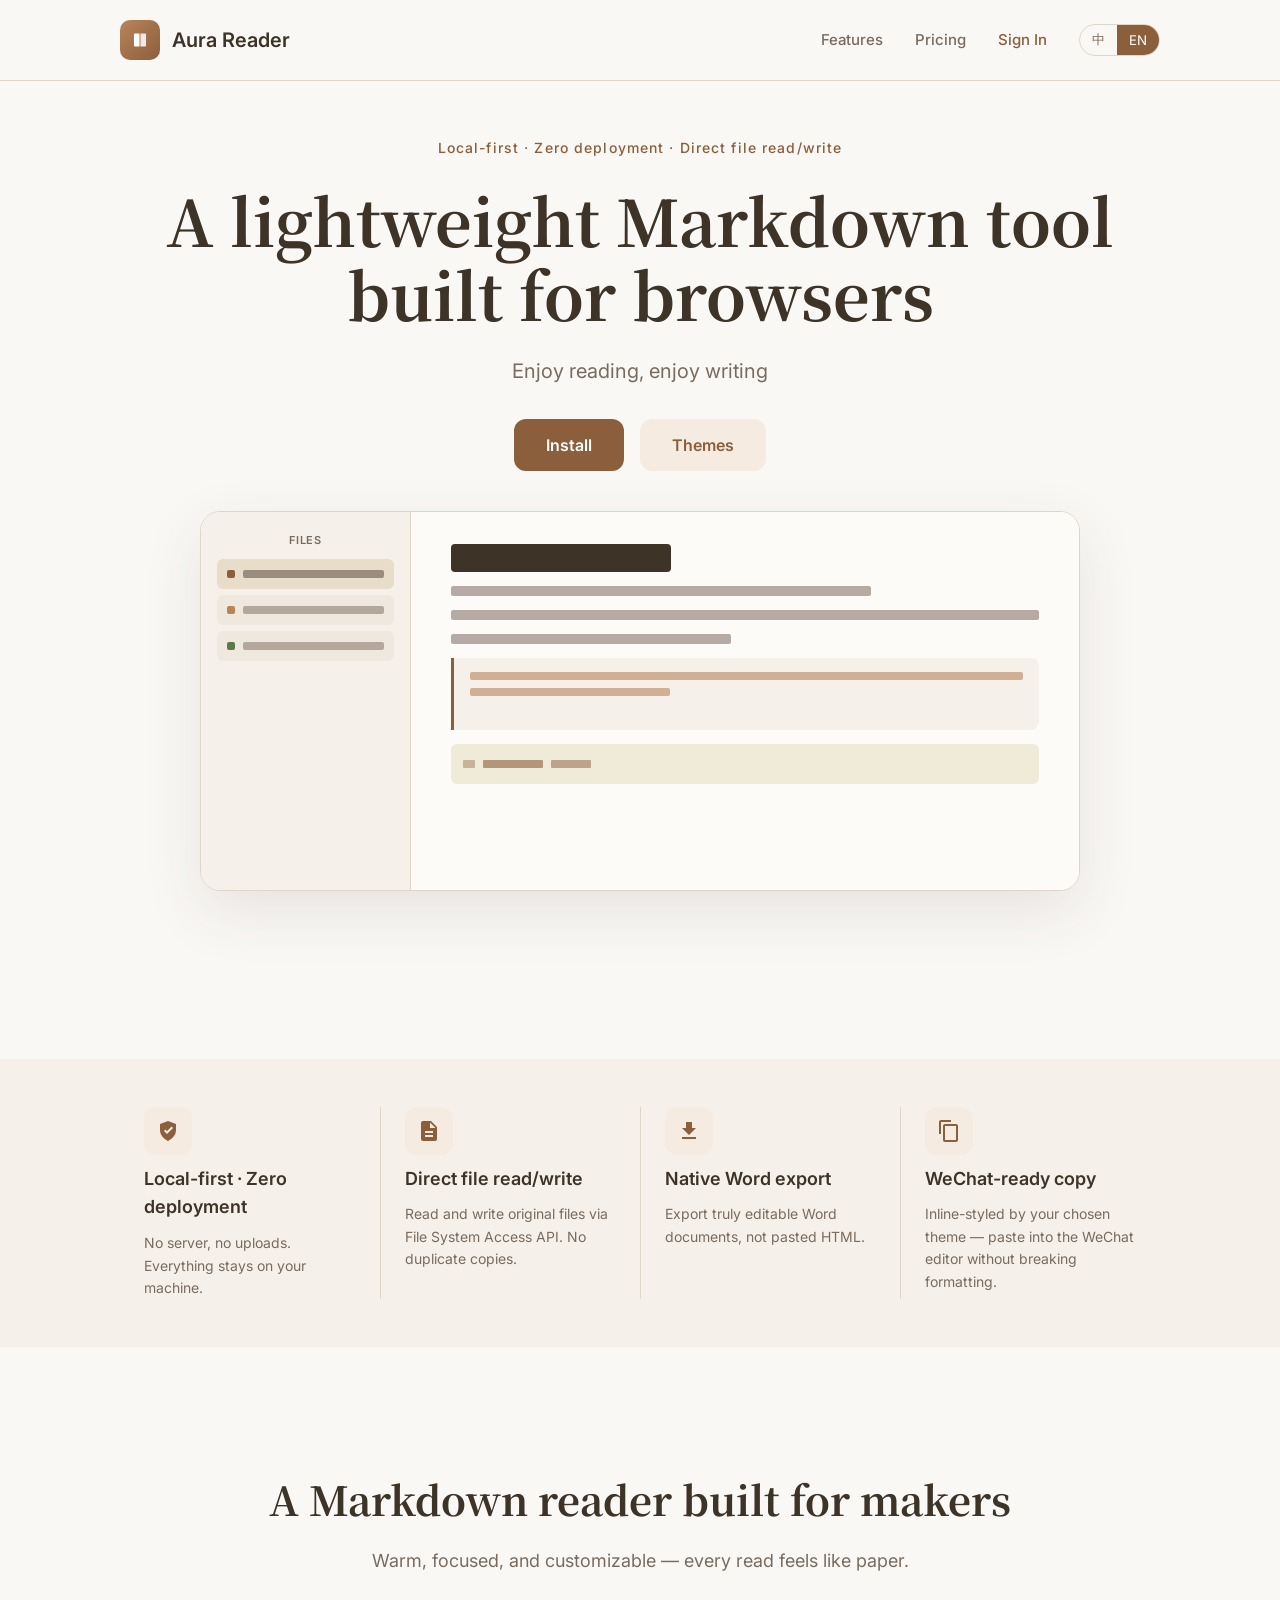
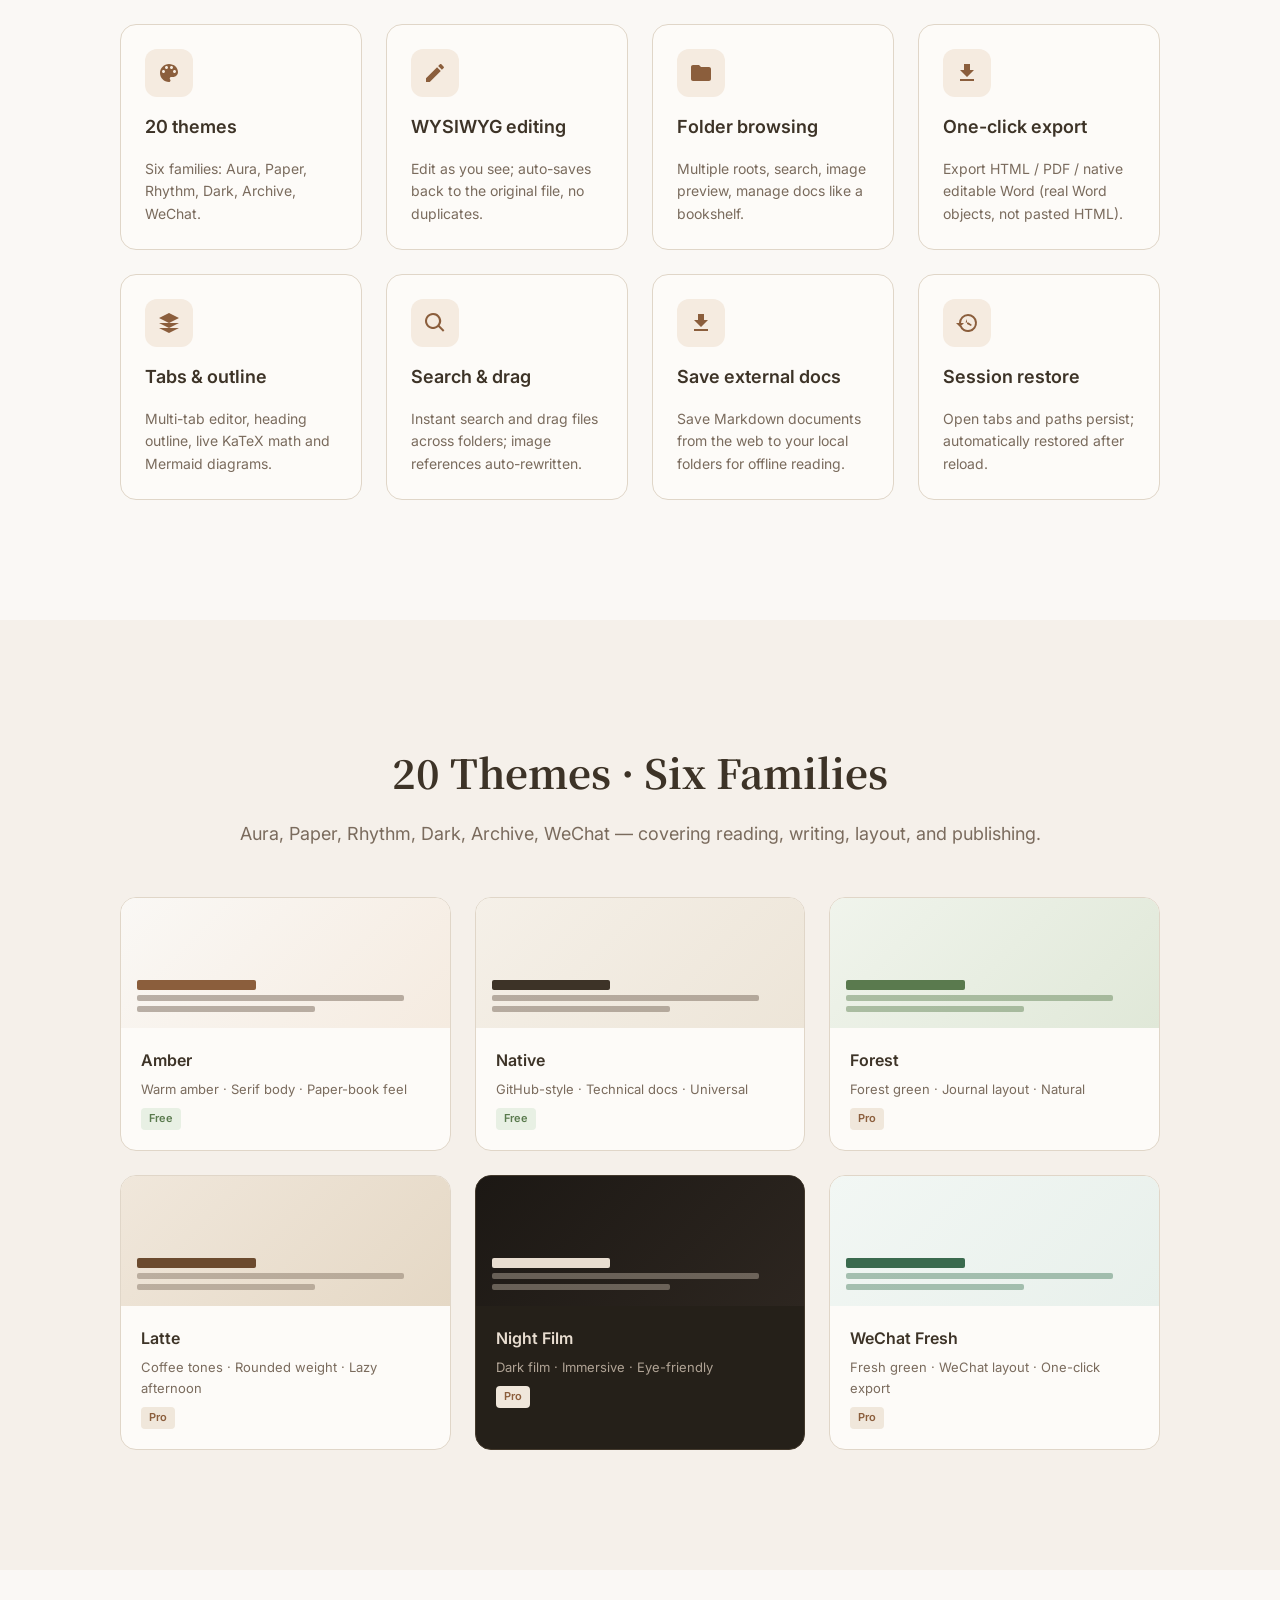
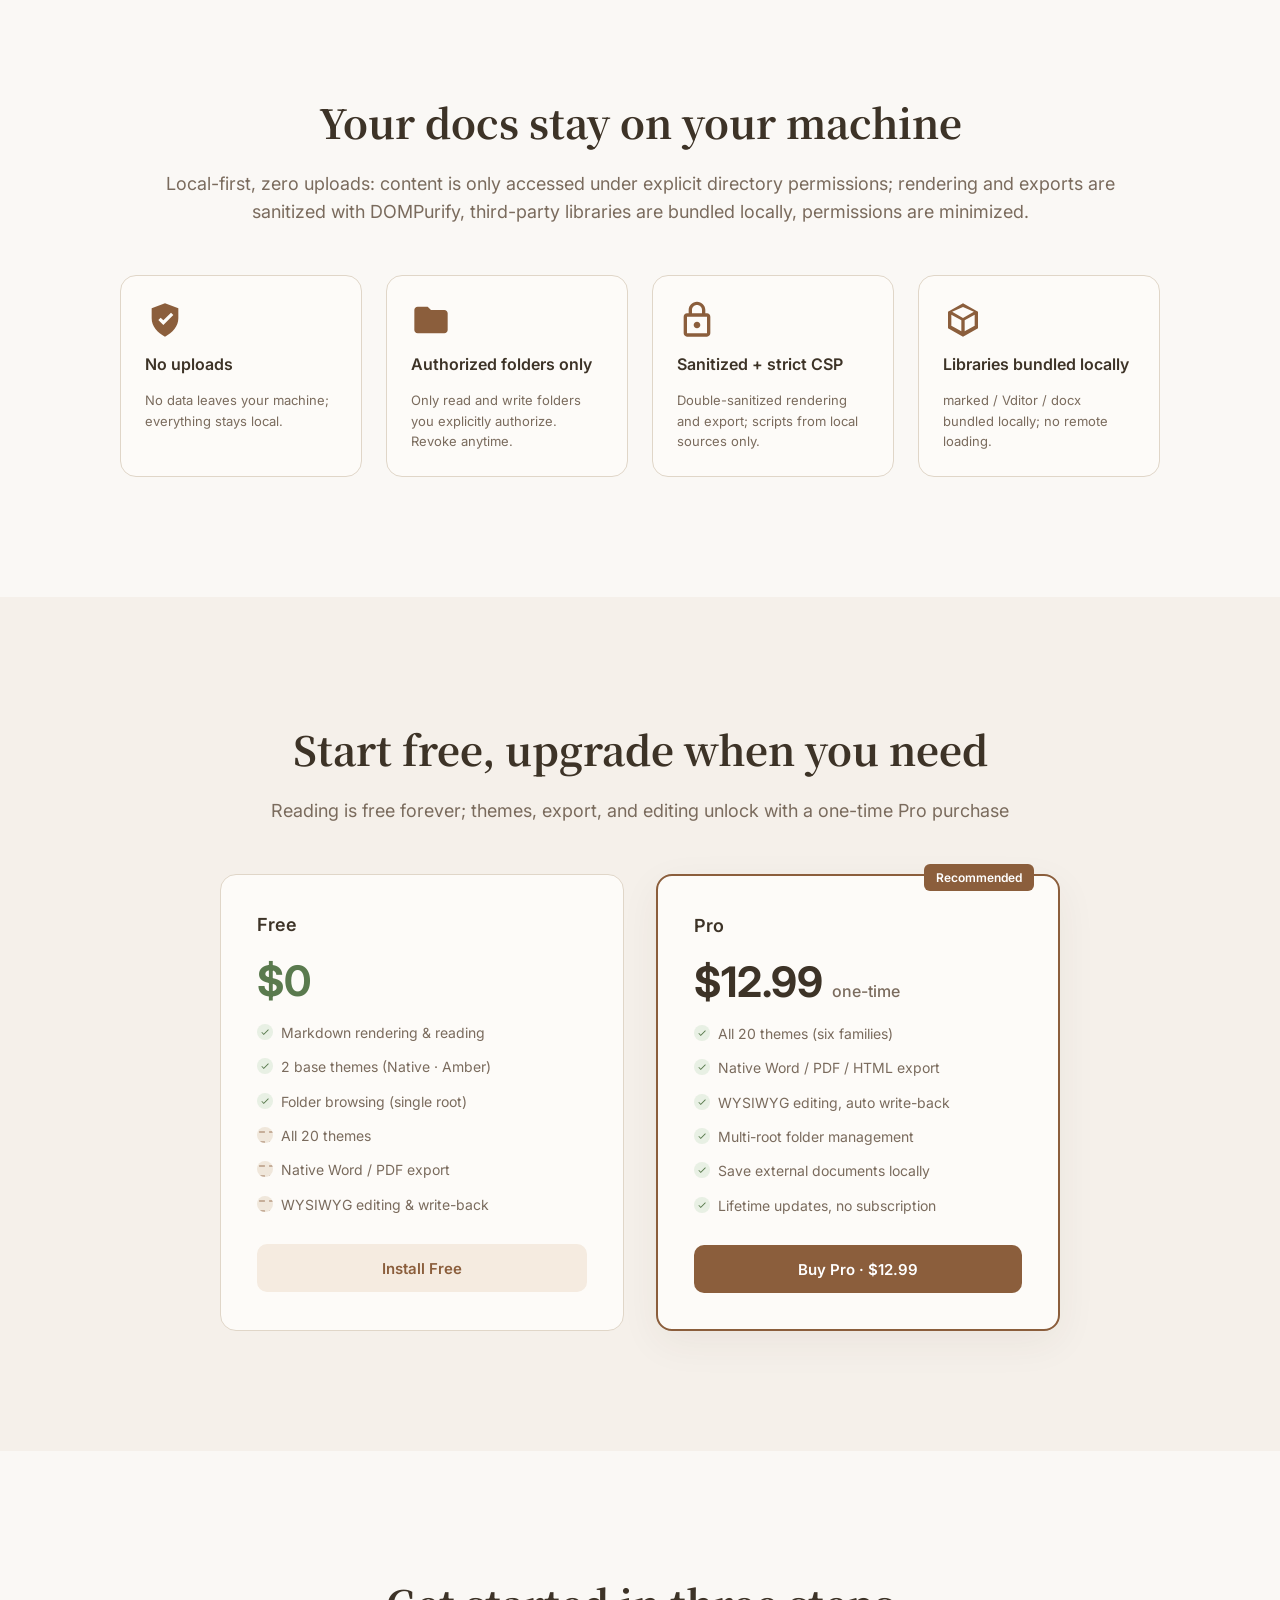
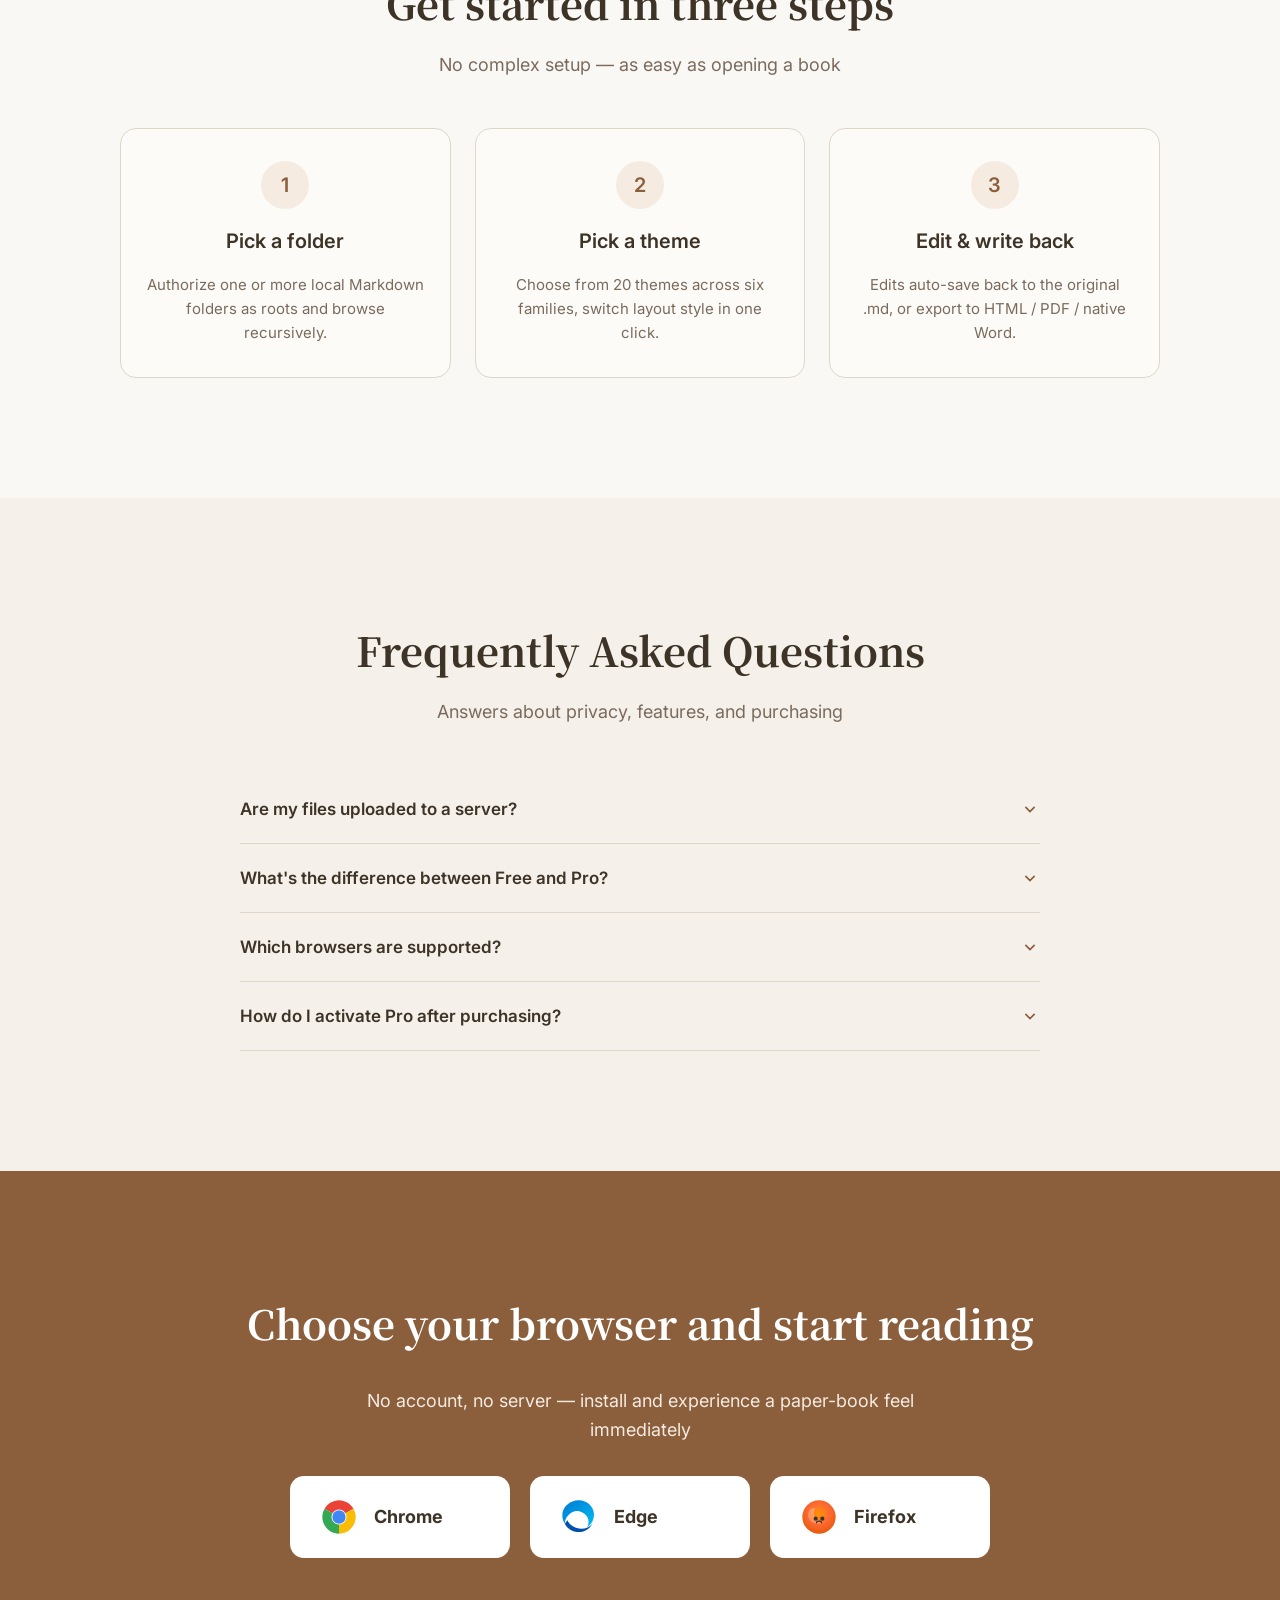
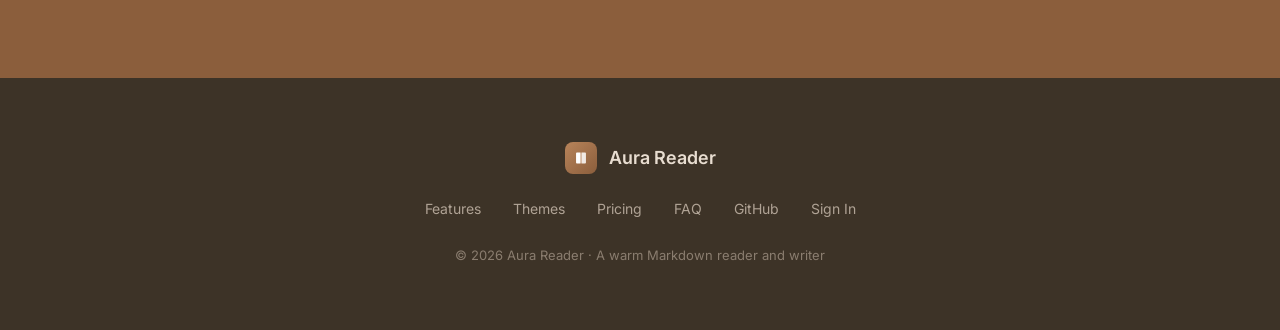
==== commit 1caec697: "fix: correct Creem checkout URL from /pay/ to /payment/" ====
--- a/index.html
+++ b/index.html
@@ -43,7 +43,7 @@
   .btn-install:hover{opacity:.9}
 
   /* ---------- Hero ---------- */
-  .hero{padding:120px 0;text-align:center;display:flex;flex-direction:column;align-items:center;gap:24px}
+  .hero{padding:48px 0 120px;text-align:center;display:flex;flex-direction:column;align-items:center;gap:24px}
   .eyebrow{font-size:14px;font-weight:500;letter-spacing:.08em;color:var(--primary);margin-top:8px}
   .hero h1{font-family:var(--serif);font-weight:700;font-size:64px;line-height:1.15;color:var(--text-dark);max-width:960px}
   .hero .sub{font-size:20px;color:var(--text-muted);max-width:760px;white-space:pre-line}
@@ -188,6 +188,45 @@
   .foot-links a:hover{color:#fff}
   .foot-copy{font-size:13px;color:#8a7d6f;text-align:center}
 
+  /* ---------- Auth Modal ---------- */
+  .auth-overlay{position:fixed;inset:0;background:rgba(30,25,20,.55);backdrop-filter:blur(4px);z-index:100;display:flex;align-items:center;justify-content:center;opacity:0;pointer-events:none;transition:opacity .25s}
+  .auth-overlay.show{opacity:1;pointer-events:auto}
+  .auth-modal{background:var(--card);border-radius:20px;width:400px;max-width:calc(100vw - 48px);padding:36px 32px;box-shadow:0 24px 80px rgba(0,0,0,.25);transform:translateY(12px);transition:transform .25s}
+  .auth-overlay.show .auth-modal{transform:translateY(0)}
+  .auth-close{position:absolute;top:16px;right:16px;width:32px;height:32px;border:none;background:transparent;font-size:20px;color:var(--text-muted);cursor:pointer;border-radius:8px;transition:background .2s}
+  .auth-close:hover{background:var(--bg-alt)}
+  .auth-logo{display:flex;align-items:center;gap:10px;margin-bottom:20px}
+  .auth-logo .logo{width:32px;height:32px;border-radius:8px;background:linear-gradient(135deg,#b8845a,#8b5e3c);display:flex;align-items:center;justify-content:center}
+  .auth-logo .name{font-weight:600;font-size:16px;color:var(--text-dark)}
+  .auth-tabs{display:flex;gap:0;margin-bottom:24px;border-bottom:2px solid var(--border)}
+  .auth-tab{flex:1;padding:10px 0;text-align:center;font-size:15px;font-weight:600;color:var(--text-muted);background:none;border:none;cursor:pointer;border-bottom:2px solid transparent;margin-bottom:-2px;transition:color .2s,border-color .2s;font-family:var(--sans)}
+  .auth-tab.active{color:var(--primary);border-bottom-color:var(--primary)}
+  .auth-form{display:flex;flex-direction:column;gap:16px}
+  .auth-form.hidden{display:none}
+  .auth-form .field{display:flex;flex-direction:column;gap:6px}
+  .auth-form label{font-size:13px;font-weight:500;color:var(--text-muted)}
+  .auth-form input{height:44px;border:1px solid var(--border);border-radius:10px;padding:0 14px;font-size:15px;font-family:var(--sans);color:var(--text-dark);background:#fff;outline:none;transition:border-color .2s}
+  .auth-form input:focus{border-color:var(--primary)}
+  .auth-btn{height:46px;border:none;border-radius:10px;background:var(--primary);color:#fff;font-size:15px;font-weight:600;cursor:pointer;font-family:var(--sans);transition:opacity .2s;margin-top:4px}
+  .auth-btn:hover{opacity:.9}
+  .auth-btn:disabled{opacity:.6;cursor:not-allowed}
+  .auth-alert{font-size:13px;padding:10px 14px;border-radius:8px;display:none}
+  .auth-alert.show{display:block}
+  .auth-alert.error{background:#fdf0f0;color:#c0392b}
+  .auth-alert.success{background:#f0f8f0;color:var(--accent-green)}
+  .auth-user{display:none;text-align:center;flex-direction:column;gap:16px}
+  .auth-user.show{display:flex}
+  .auth-user .email{font-size:15px;color:var(--text-dark);font-weight:500}
+  .auth-user .plan{display:inline-block;font-size:12px;font-weight:600;padding:4px 12px;border-radius:6px}
+  .auth-user .plan.free{background:#e8f0e4;color:var(--accent-green)}
+  .auth-user .plan.pro{background:#f0e7db;color:var(--primary)}
+  .auth-upgrade{display:block;text-align:center;padding:12px;border-radius:10px;background:var(--primary);color:#fff;font-size:14px;font-weight:600;cursor:pointer;text-decoration:none}
+  .auth-logout{background:none;border:none;color:var(--text-muted);font-size:14px;cursor:pointer;font-family:var(--sans);padding:8px}
+  .auth-logout:hover{color:var(--primary)}
+  .auth-forgot{text-align:center;font-size:13px;color:var(--primary);text-decoration:none;margin-top:4px;cursor:pointer}
+  .auth-forgot:hover{text-decoration:underline}
+  .auth-reset-hint{font-size:13px;color:var(--text-muted);text-align:center;margin-bottom:4px;line-height:1.5}
+
   /* ---------- Responsive ---------- */
   @media (max-width:1100px){
     .wrap{padding:0 48px}
@@ -231,7 +270,7 @@
     <div class="nav-links">
       <a href="#features" data-i18n="nav.features"></a>
       <a href="#pricing" data-i18n="nav.pricing"></a>
-      <a href="https://aura-reader.github.io/login.html" target="_blank" class="nav-login" data-i18n="nav.login"></a>
+      <a href="https://aura-reader.github.io/login.html" target="_blank" class="nav-login" data-i18n="nav.login" onclick="openAuthModal();return false"></a>
       <span class="lang-switch">
         <button id="lang-zh" onclick="setLang('zh')">中</button>
         <button id="lang-en" class="active" onclick="setLang('en')">EN</button>
@@ -460,7 +499,7 @@
           <li data-i18n="price.pro.f5"></li>
           <li data-i18n="price.pro.f6"></li>
         </ul>
-        <button class="price-btn pro-btn" data-i18n="price.pro.btn" onclick="window.open('https://creem.io/pay/prod_6uXEIs0CjyYKzcJn6J6jJF','_blank')"></button>
+        <button class="price-btn pro-btn" data-i18n="price.pro.btn" onclick="window.open('https://creem.io/payment/prod_6uXEIs0CjyYKzcJn6J6jJF','_blank')"></button>
       </div>
     </div>
   </div>
@@ -553,10 +592,55 @@
     <a href="#pricing" data-i18n="nav.pricing"></a>
     <a href="#faq" data-i18n="nav.faq"></a>
     <a href="https://github.com/aura-reader" target="_blank" data-i18n="nav.github"></a>
-    <a href="https://aura-reader.github.io/login.html" target="_blank" data-i18n="nav.login"></a>
+    <a href="https://aura-reader.github.io/login.html" target="_blank" data-i18n="nav.login" onclick="openAuthModal();return false"></a>
   </div>
   <div class="foot-copy" data-i18n="footer.copy"></div>
 </footer>
+
+<!-- AUTH MODAL -->
+<div class="auth-overlay" id="authOverlay" onclick="if(event.target===this)closeAuthModal()">
+  <div class="auth-modal" style="position:relative">
+    <button class="auth-close" onclick="closeAuthModal()">&times;</button>
+    <div class="auth-logo">
+      <span class="logo"><svg width="16" height="16" viewBox="0 0 40 40" fill="none"><rect x="9" y="8" width="11" height="24" rx="2" fill="#fff"/><rect x="20" y="8" width="11" height="24" rx="2" fill="#fff" opacity=".85"/><rect x="19" y="8" width="2" height="24" fill="#b8845a"/></svg></span>
+      <span class="name" data-i18n="brand"></span>
+    </div>
+    <div class="auth-alert" id="authAlert"></div>
+    <!-- Forms -->
+    <div id="authForms">
+      <div class="auth-tabs">
+        <button class="auth-tab active" id="tabLogin" onclick="switchAuthTab('login')" data-i18n="auth.login"></button>
+        <button class="auth-tab" id="tabRegister" onclick="switchAuthTab('register')" data-i18n="auth.register"></button>
+      </div>
+      <form class="auth-form" id="loginForm" onsubmit="return doLogin(event)">
+        <div class="field"><label data-i18n="auth.email"></label><input type="email" id="loginEmail" placeholder="you@example.com" required></div>
+        <div class="field"><label data-i18n="auth.password"></label><input type="password" id="loginPassword" placeholder="********" required></div>
+        <button type="submit" class="auth-btn" id="loginBtn" data-i18n="auth.login"></button>
+        <a href="#" class="auth-forgot" onclick="switchAuthView('reset');return false" data-i18n="auth.forgot"></a>
+      </form>
+      <form class="auth-form hidden" id="registerForm" onsubmit="return doRegister(event)">
+        <div class="field"><label data-i18n="auth.email"></label><input type="email" id="regEmail" placeholder="you@example.com" required></div>
+        <div class="field"><label data-i18n="auth.password"></label><input type="password" id="regPassword" placeholder="********" required></div>
+        <div class="field"><label data-i18n="auth.confirm"></label><input type="password" id="regPassword2" placeholder="********" required></div>
+        <button type="submit" class="auth-btn" id="registerBtn" data-i18n="auth.register"></button>
+      </form>
+      <!-- Reset request form -->
+      <form class="auth-form hidden" id="resetForm" onsubmit="return doResetRequest(event)">
+        <p class="auth-reset-hint" data-i18n="auth.resetHint"></p>
+        <div class="field"><label data-i18n="auth.email"></label><input type="email" id="resetEmail" placeholder="you@example.com" required></div>
+        <button type="submit" class="auth-btn" id="resetBtn" data-i18n="auth.sendReset"></button>
+        <a href="#" class="auth-forgot" onclick="switchAuthView('login');return false" data-i18n="auth.backLogin"></a>
+      </form>
+    </div>
+    <!-- Logged in view -->
+    <div class="auth-user" id="authUser">
+      <div class="email" id="authUserEmail"></div>
+      <div><span class="plan free" id="authUserPlan">Free</span></div>
+      <a class="auth-upgrade" id="authUpgrade" href="https://creem.io/payment/prod_6uXEIs0CjyYKzcJn6J6jJF" target="_blank" data-i18n="auth.upgrade"></a>
+      <button class="auth-logout" onclick="doLogout()" data-i18n="auth.logout"></button>
+    </div>
+  </div>
+</div>
 
 <script>
 const I18N = {
@@ -616,7 +700,10 @@
     "dl.edge.name":"Edge",
     "dl.firefox.name":"Firefox",
     "dl.note":"",
-    "footer.copy":"© 2026 境相阅读 Aura Reader · 一款为 Markdown 打造的温润阅读器"
+    "footer.copy":"© 2026 境相阅读 Aura Reader · 一款为 Markdown 打造的温润阅读器",
+    "auth.login":"登录","auth.register":"注册","auth.email":"邮箱","auth.password":"密码","auth.confirm":"确认密码",
+    "auth.upgrade":"购买 Pro · $12.99","auth.logout":"退出登录","auth.errEmpty":"请填写所有字段","auth.errShort":"密码至少 8 位","auth.errMatch":"两次密码不一致","auth.errNetwork":"网络错误，请检查连接后重试","auth.errFail":"操作失败，请重试","auth.successReg":"注册成功！","auth.welcome":"已登录",
+    "auth.forgot":"忘记密码？","auth.resetHint":"输入注册邮箱，我们将发送密码重置链接","auth.sendReset":"发送重置邮件","auth.backLogin":"返回登录","auth.resetSent":"重置邮件已发送，请检查邮箱","auth.resetSuccess":"密码重置成功！请重新登录"
   },
   en:{
     "brand":"Aura Reader",
@@ -674,7 +761,10 @@
     "dl.edge.name":"Edge",
     "dl.firefox.name":"Firefox",
     "dl.note":"",
-    "footer.copy":"© 2026 Aura Reader · A warm Markdown reader and writer"
+    "footer.copy":"© 2026 Aura Reader · A warm Markdown reader and writer",
+    "auth.login":"Login","auth.register":"Register","auth.email":"Email","auth.password":"Password","auth.confirm":"Confirm Password",
+    "auth.upgrade":"Buy Pro · $12.99","auth.logout":"Log Out","auth.errEmpty":"Please fill in all fields","auth.errShort":"Password must be at least 8 characters","auth.errMatch":"Passwords do not match","auth.errNetwork":"Network error. Please check your connection.","auth.errFail":"Operation failed. Please try again.","auth.successReg":"Account created!","auth.welcome":"Logged in",
+    "auth.forgot":"Forgot password?","auth.resetHint":"Enter your registered email and we'll send you a password reset link","auth.sendReset":"Send Reset Email","auth.backLogin":"Back to Login","auth.resetSent":"Reset email sent. Please check your inbox.","auth.resetSuccess":"Password reset successful! Please log in again."
   }
 };
 let currentLang = "en";
@@ -693,12 +783,210 @@
   });
   document.getElementById("lang-zh").classList.toggle("active", lang==="zh");
   document.getElementById("lang-en").classList.toggle("active", lang==="en");
+  updateNavAuth();
 }
 function toggleFaq(btn){
   btn.classList.toggle("open");
   const ans = btn.nextElementSibling;
   ans.classList.toggle("open");
 }
+
+// ---------- Auth Modal ----------
+const AUTH_API = 'https://aura-reader-api.fenghua25.workers.dev';
+const AUTH_TOKEN_KEY = 'aura-jwt';
+const AUTH_STATUS_KEY = 'aura-pro-status';
+
+function updateNavAuth(){
+  const navLinks = document.querySelectorAll('[data-i18n="nav.login"]');
+  const token = localStorage.getItem(AUTH_TOKEN_KEY);
+  if(token){
+    let email = null;
+    try { email = JSON.parse(atob(token.split('.')[1])).email; } catch {}
+    navLinks.forEach(el => {
+      if(email){
+        el.textContent = email.split('@')[0];
+      } else {
+        el.textContent = currentLang === 'zh' ? '我的账户' : 'Account';
+      }
+    });
+  } else {
+    navLinks.forEach(el => {
+      el.textContent = I18N[currentLang]['nav.login'];
+    });
+  }
+}
+
+function openAuthModal(){
+  const overlay = document.getElementById('authOverlay');
+  overlay.classList.add('show');
+  if(localStorage.getItem(AUTH_TOKEN_KEY)){
+    checkAuthStatus();
+  }
+}
+function closeAuthModal(){
+  document.getElementById('authOverlay').classList.remove('show');
+}
+function switchAuthTab(tab){
+  const tl = document.getElementById('tabLogin');
+  const tr = document.getElementById('tabRegister');
+  const lf = document.getElementById('loginForm');
+  const rf = document.getElementById('registerForm');
+  const resetF = document.getElementById('resetForm');
+  const alertEl = document.getElementById('authAlert');
+  alertEl.classList.remove('show','error','success');
+  resetF.classList.add('hidden');
+  if(tab === 'login'){
+    tl.classList.add('active'); tr.classList.remove('active');
+    lf.classList.remove('hidden'); rf.classList.add('hidden');
+  } else {
+    tr.classList.add('active'); tl.classList.remove('active');
+    rf.classList.remove('hidden'); lf.classList.add('hidden');
+  }
+}
+function switchAuthView(view){
+  const lf = document.getElementById('loginForm');
+  const rf = document.getElementById('registerForm');
+  const resetF = document.getElementById('resetForm');
+  const tl = document.getElementById('tabLogin');
+  const tr = document.getElementById('tabRegister');
+  const alertEl = document.getElementById('authAlert');
+  alertEl.classList.remove('show','error','success');
+  if(view === 'reset'){
+    lf.classList.add('hidden'); rf.classList.add('hidden');
+    resetF.classList.remove('hidden');
+    tl.classList.remove('active'); tr.classList.remove('active');
+  } else {
+    resetF.classList.add('hidden');
+    lf.classList.remove('hidden'); rf.classList.add('hidden');
+    tl.classList.add('active'); tr.classList.remove('active');
+  }
+}
+function showAuthAlert(type, msg){
+  const el = document.getElementById('authAlert');
+  el.textContent = msg;
+  el.className = 'auth-alert show ' + type;
+}
+function getAuthEmail(){
+  const token = localStorage.getItem(AUTH_TOKEN_KEY);
+  if(!token) return null;
+  try { return JSON.parse(atob(token.split('.')[1])).email; } catch { return null; }
+}
+async function doLogin(e){
+  e.preventDefault();
+  const email = document.getElementById('loginEmail').value.trim();
+  const password = document.getElementById('loginPassword').value;
+  const t = I18N[currentLang];
+  if(!email || !password){ showAuthAlert('error', t['auth.errEmpty']); return false; }
+  const btn = document.getElementById('loginBtn');
+  btn.disabled = true;
+  try {
+    const res = await fetch(AUTH_API + '/api/auth/login', {
+      method:'POST', headers:{'Content-Type':'application/json'},
+      body: JSON.stringify({email, password})
+    });
+    const data = await res.json();
+    if(data.token){
+      localStorage.setItem(AUTH_TOKEN_KEY, data.token);
+      await checkAuthStatus();
+    } else {
+      showAuthAlert('error', data.error || t['auth.errFail']);
+    }
+  } catch { showAuthAlert('error', t['auth.errNetwork']); }
+  btn.disabled = false;
+  return false;
+}
+async function doRegister(e){
+  e.preventDefault();
+  const email = document.getElementById('regEmail').value.trim();
+  const password = document.getElementById('regPassword').value;
+  const password2 = document.getElementById('regPassword2').value;
+  const t = I18N[currentLang];
+  if(!email || !password){ showAuthAlert('error', t['auth.errEmpty']); return false; }
+  if(password.length < 8){ showAuthAlert('error', t['auth.errShort']); return false; }
+  if(password !== password2){ showAuthAlert('error', t['auth.errMatch']); return false; }
+  const btn = document.getElementById('registerBtn');
+  btn.disabled = true;
+  try {
+    const res = await fetch(AUTH_API + '/api/auth/register', {
+      method:'POST', headers:{'Content-Type':'application/json'},
+      body: JSON.stringify({email, password})
+    });
+    const data = await res.json();
+    if(data.token){
+      localStorage.setItem(AUTH_TOKEN_KEY, data.token);
+      await checkAuthStatus();
+    } else {
+      showAuthAlert('error', data.error || t['auth.errFail']);
+    }
+  } catch { showAuthAlert('error', t['auth.errNetwork']); }
+  btn.disabled = false;
+  return false;
+}
+async function doResetRequest(e){
+  e.preventDefault();
+  const email = document.getElementById('resetEmail').value.trim();
+  const t = I18N[currentLang];
+  if(!email){ showAuthAlert('error', t['auth.errEmpty']); return false; }
+  const btn = document.getElementById('resetBtn');
+  btn.disabled = true;
+  try {
+    await fetch(AUTH_API + '/api/auth/reset-request', {
+      method:'POST', headers:{'Content-Type':'application/json'},
+      body: JSON.stringify({email})
+    });
+    showAuthAlert('success', t['auth.resetSent']);
+  } catch { showAuthAlert('error', t['auth.errNetwork']); }
+  btn.disabled = false;
+  return false;
+}
+async function checkAuthStatus(){
+  const token = localStorage.getItem(AUTH_TOKEN_KEY);
+  if(!token) return;
+  const email = getAuthEmail();
+  document.getElementById('authUserEmail').textContent = email || '';
+  document.getElementById('authForms').style.display = 'none';
+  document.getElementById('authUser').classList.add('show');
+  try {
+    const res = await fetch(AUTH_API + '/api/user/status', {
+      headers: {'Authorization': 'Bearer ' + token}
+    });
+    if(res.status === 401){
+      localStorage.removeItem(AUTH_TOKEN_KEY);
+      localStorage.removeItem(AUTH_STATUS_KEY);
+      document.getElementById('authForms').style.display = '';
+      document.getElementById('authUser').classList.remove('show');
+      return;
+    }
+    const data = await res.json();
+    localStorage.setItem(AUTH_STATUS_KEY, JSON.stringify({paid:data.paid, plan:data.plan, cachedAt:Date.now()}));
+    const badge = document.getElementById('authUserPlan');
+    const upgrade = document.getElementById('authUpgrade');
+    if(data.paid){
+      badge.textContent = 'Pro'; badge.className = 'plan pro';
+      upgrade.style.display = 'none';
+    } else {
+      badge.textContent = 'Free'; badge.className = 'plan free';
+      upgrade.style.display = '';
+    }
+  } catch {
+    const cached = JSON.parse(localStorage.getItem(AUTH_STATUS_KEY) || '{}');
+    const badge = document.getElementById('authUserPlan');
+    if(cached.paid){ badge.textContent = 'Pro'; badge.className = 'plan pro'; }
+  }
+  updateNavAuth();
+}
+function doLogout(){
+  localStorage.removeItem(AUTH_TOKEN_KEY);
+  localStorage.removeItem(AUTH_STATUS_KEY);
+  document.getElementById('authUser').classList.remove('show');
+  document.getElementById('authForms').style.display = '';
+  document.getElementById('loginForm').classList.remove('hidden');
+  document.getElementById('registerForm').classList.add('hidden');
+  document.getElementById('tabLogin').classList.add('active');
+  document.getElementById('tabRegister').classList.remove('active');
+  updateNavAuth();
+}
+document.addEventListener('keydown', e => { if(e.key === 'Escape') closeAuthModal(); });
 setLang(currentLang);
 </script>
 </body>
